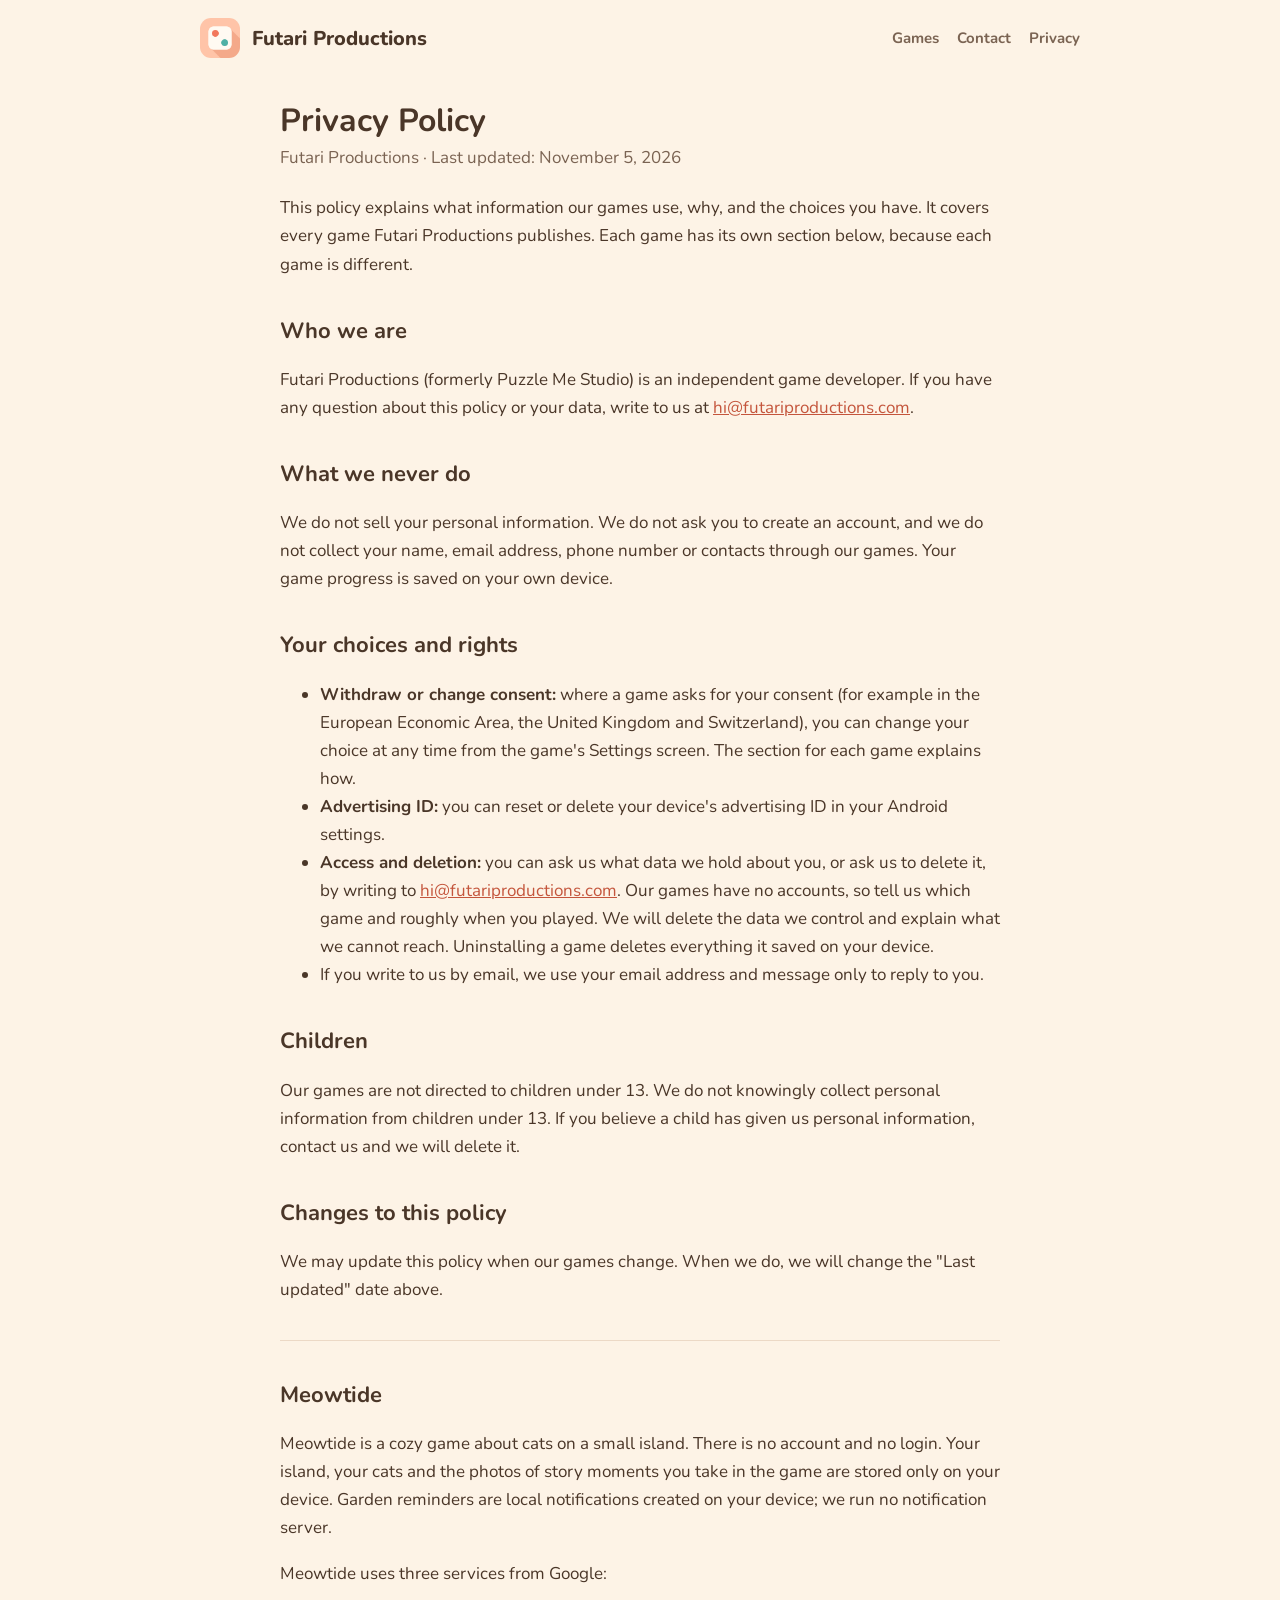
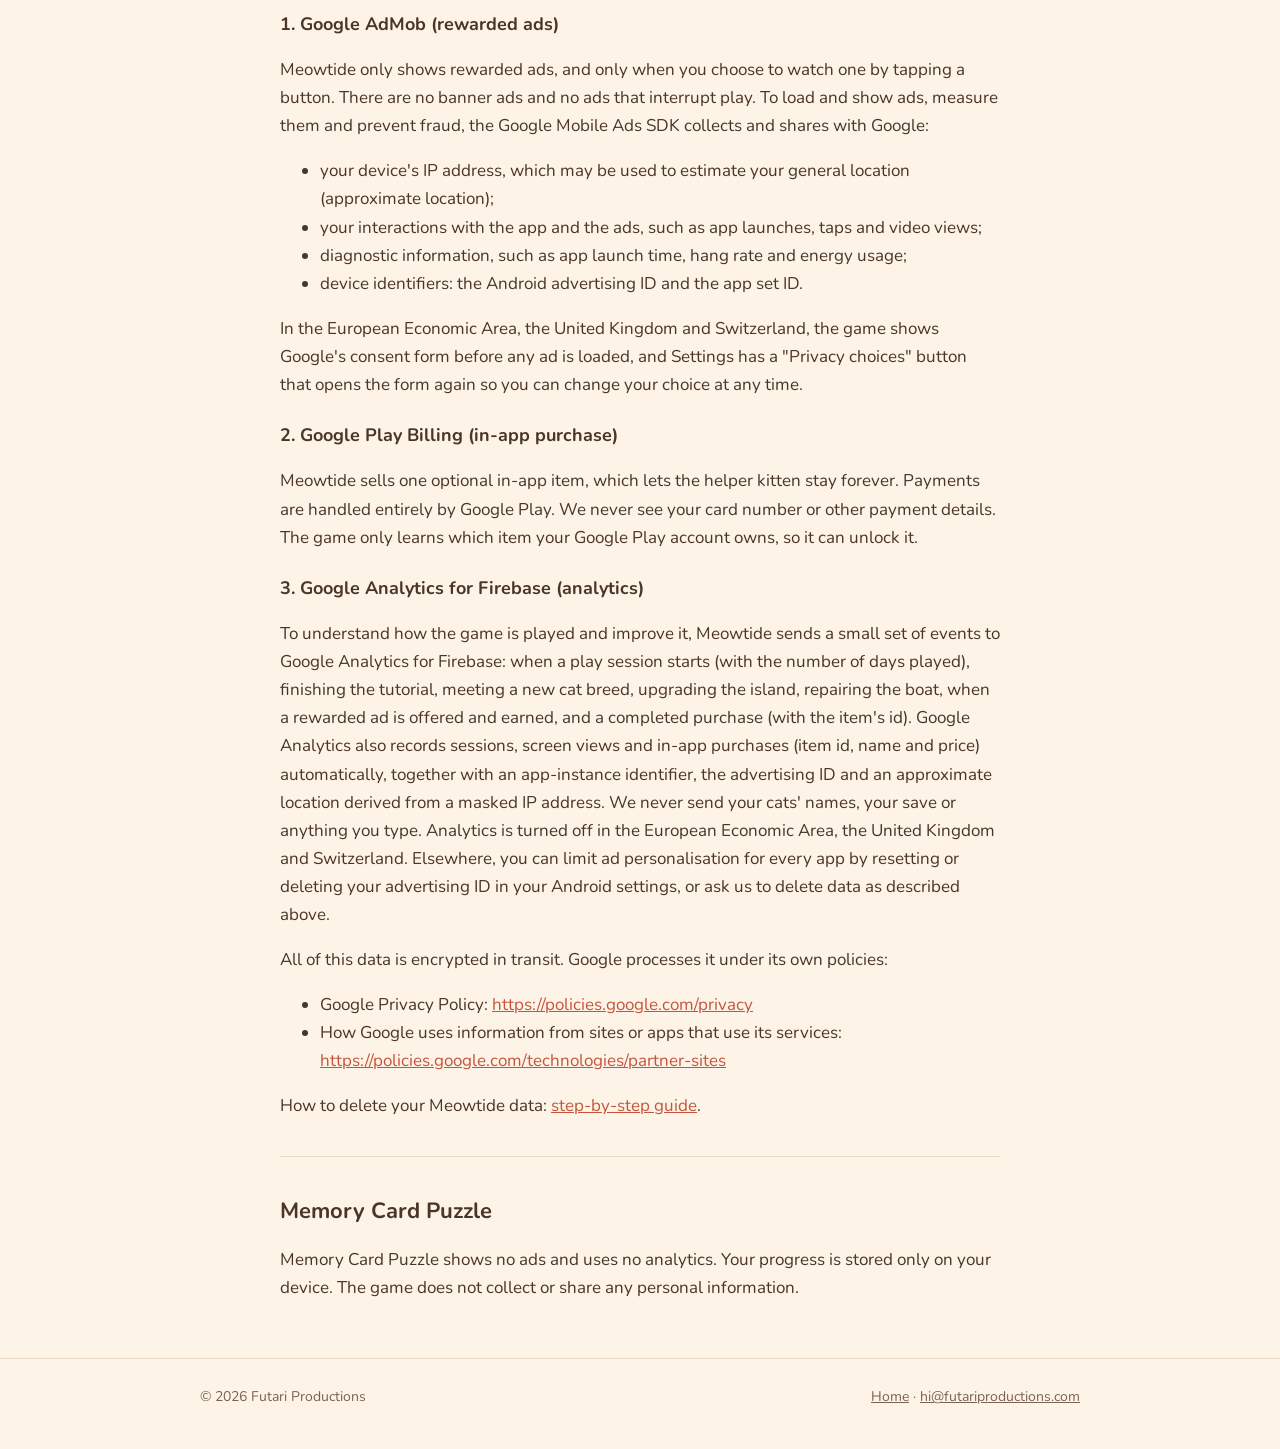
==== privacy.html @ b6e3154a "Futari Productions site: home (studio story, Meowtide, Memory Card Puzzle, contact), privacy policy," ====
<!doctype html>
<html lang="en">
<head>
<meta charset="utf-8">
<meta name="viewport" content="width=device-width, initial-scale=1">
<title>Privacy Policy · Futari Productions</title>
<link rel="icon" href="img/favicon-64.png">
<link rel="preconnect" href="https://fonts.googleapis.com">
<link rel="preconnect" href="https://fonts.gstatic.com" crossorigin>
<link href="https://fonts.googleapis.com/css2?family=Nunito:wght@400;700;800&display=swap" rel="stylesheet">
<link rel="stylesheet" href="style.css">
</head>
<body>
<header class="wrap bar">
  <a class="brand" href="/"><img src="img/futari-256.png" alt=""><span>Futari Productions</span></a>
  <nav class="nav"><a href="/#games">Games</a><a href="/#contact">Contact</a><a href="privacy.html">Privacy</a></nav>
</header>

<main class="doc">
<h1>Privacy Policy</h1>
<p class="updated">Futari Productions · Last updated: November 5, 2026</p>

<p>This policy explains what information our games use, why, and the choices you have. It covers every game Futari Productions publishes. Each game has its own section below, because each game is different.</p>

<h2>Who we are</h2>
<p>Futari Productions (formerly Puzzle Me Studio) is an independent game developer. If you have any question about this policy or your data, write to us at <a href="mailto:hi@futariproductions.com">hi@futariproductions.com</a>.</p>

<h2>What we never do</h2>
<p>We do not sell your personal information. We do not ask you to create an account, and we do not collect your name, email address, phone number or contacts through our games. Your game progress is saved on your own device.</p>

<h2>Your choices and rights</h2>
<ul>
<li><strong>Withdraw or change consent:</strong> where a game asks for your consent (for example in the European Economic Area, the United Kingdom and Switzerland), you can change your choice at any time from the game's Settings screen. The section for each game explains how.</li>
<li><strong>Advertising ID:</strong> you can reset or delete your device's advertising ID in your Android settings.</li>
<li><strong>Access and deletion:</strong> you can ask us what data we hold about you, or ask us to delete it, by writing to <a href="mailto:hi@futariproductions.com">hi@futariproductions.com</a>. Our games have no accounts, so tell us which game and roughly when you played. We will delete the data we control and explain what we cannot reach. Uninstalling a game deletes everything it saved on your device.</li>
<li>If you write to us by email, we use your email address and message only to reply to you.</li>
</ul>

<h2>Children</h2>
<p>Our games are not directed to children under 13. We do not knowingly collect personal information from children under 13. If you believe a child has given us personal information, contact us and we will delete it.</p>

<h2>Changes to this policy</h2>
<p>We may update this policy when our games change. When we do, we will change the "Last updated" date above.</p>

<hr>

<h2 id="meowtide">Meowtide</h2>
<p>Meowtide is a cozy game about cats on a small island. There is no account and no login. Your island, your cats and the photos of story moments you take in the game are stored only on your device. Garden reminders are local notifications created on your device; we run no notification server.</p>
<p>Meowtide uses three services from Google:</p>

<h3>1. Google AdMob (rewarded ads)</h3>
<p>Meowtide only shows rewarded ads, and only when you choose to watch one by tapping a button. There are no banner ads and no ads that interrupt play. To load and show ads, measure them and prevent fraud, the Google Mobile Ads SDK collects and shares with Google:</p>
<ul>
<li>your device's IP address, which may be used to estimate your general location (approximate location);</li>
<li>your interactions with the app and the ads, such as app launches, taps and video views;</li>
<li>diagnostic information, such as app launch time, hang rate and energy usage;</li>
<li>device identifiers: the Android advertising ID and the app set ID.</li>
</ul>
<p>In the European Economic Area, the United Kingdom and Switzerland, the game shows Google's consent form before any ad is loaded, and Settings has a "Privacy choices" button that opens the form again so you can change your choice at any time.</p>

<h3>2. Google Play Billing (in-app purchase)</h3>
<p>Meowtide sells one optional in-app item, which lets the helper kitten stay forever. Payments are handled entirely by Google Play. We never see your card number or other payment details. The game only learns which item your Google Play account owns, so it can unlock it.</p>

<h3>3. Google Analytics for Firebase (analytics)</h3>
<p>To understand how the game is played and improve it, Meowtide sends a small set of events to Google Analytics for Firebase: when a play session starts (with the number of days played), finishing the tutorial, meeting a new cat breed, upgrading the island, repairing the boat, when a rewarded ad is offered and earned, and a completed purchase (with the item's id). Google Analytics also records sessions, screen views and in-app purchases (item id, name and price) automatically, together with an app-instance identifier, the advertising ID and an approximate location derived from a masked IP address. We never send your cats' names, your save or anything you type. Analytics is turned off in the European Economic Area, the United Kingdom and Switzerland. Elsewhere, you can limit ad personalisation for every app by resetting or deleting your advertising ID in your Android settings, or ask us to delete data as described above.</p>

<p>All of this data is encrypted in transit. Google processes it under its own policies:</p>
<ul>
<li>Google Privacy Policy: <a href="https://policies.google.com/privacy">https://policies.google.com/privacy</a></li>
<li>How Google uses information from sites or apps that use its services: <a href="https://policies.google.com/technologies/partner-sites">https://policies.google.com/technologies/partner-sites</a></li>
</ul>
<p>How to delete your Meowtide data: <a href="meowtide/delete-data.html">step-by-step guide</a>.</p>

<hr>

<h2 id="memory-card-puzzle">Memory Card Puzzle</h2>
<p>Memory Card Puzzle shows no ads and uses no analytics. Your progress is stored only on your device. The game does not collect or share any personal information.</p>
</main>

<footer>
  <div class="wrap">
    <span>© 2026 Futari Productions</span>
    <span><a href="/">Home</a> · <a href="mailto:hi@futariproductions.com">hi@futariproductions.com</a></span>
  </div>
</footer>
</body>
</html>
---- style.css ----
:root {
  --peach: #ffc4a8;
  --peach-deep: #f4a98a;
  --cream: #fffaf2;
  --paper: #fdf3e6;
  --ink: #4a3628;
  --ink-soft: #7a6352;
  --coral: #f2785c;
  --teal: #4fb0a5;
  --line: #ecd9c6;
}
* { box-sizing: border-box; }
html { -webkit-text-size-adjust: 100%; }
body {
  margin: 0;
  background: var(--paper);
  color: var(--ink);
  font: 17px/1.65 "Nunito", -apple-system, "Segoe UI", Roboto, sans-serif;
}
a { color: #c4553c; }
img { max-width: 100%; display: block; }
.wrap { max-width: 920px; margin: 0 auto; padding: 0 20px; }

/* Header bar */
.bar { display: flex; align-items: center; justify-content: space-between; padding: 18px 20px; }
.brand { display: flex; align-items: center; gap: 12px; text-decoration: none; color: var(--ink); font-weight: 800; font-size: 20px; }
.brand img { width: 40px; height: 40px; border-radius: 11px; }
.nav { display: flex; gap: 18px; font-weight: 700; font-size: 15px; }
.nav a { color: var(--ink-soft); text-decoration: none; }
.nav a:hover { color: var(--ink); }

/* Hero */
.hero { background: var(--peach) url("img/header.jpg") center / cover no-repeat; }
.hero .inner { min-height: 420px; display: flex; flex-direction: column; align-items: center; justify-content: center; text-align: center; padding: 56px 20px; }
.hero .logo { width: 132px; height: 132px; border-radius: 34px; box-shadow: 0 10px 30px rgba(160, 80, 50, .25); }
.hero h1 { margin: 22px 0 6px; font-size: clamp(32px, 6vw, 48px); line-height: 1.1; letter-spacing: -.5px; }
.hero p { margin: 0; font-size: clamp(17px, 2.4vw, 20px); color: var(--ink); max-width: 540px; background: rgba(255, 250, 242, .72); border-radius: 14px; padding: 6px 14px; }

/* Sections */
section { padding: 56px 0 8px; }
h2 { font-size: 26px; margin: 0 0 18px; }
.story { display: grid; grid-template-columns: auto 1fr; gap: 26px; align-items: center; background: var(--cream); border: 1px solid var(--line); border-radius: 24px; padding: 28px; }
.kanji { font: 800 64px/1 "Noto Serif JP", serif; color: var(--coral); }
.story p { margin: 0 0 10px; }
.story p:last-child { margin: 0; }

.game { display: grid; grid-template-columns: 1.2fr 1fr; gap: 28px; align-items: center; background: var(--cream); border: 1px solid var(--line); border-radius: 24px; padding: 28px; margin-bottom: 22px; }
.game .head { display: flex; gap: 16px; align-items: center; margin-bottom: 12px; }
.game .head img { width: 72px; height: 72px; border-radius: 18px; }
.game h3 { margin: 0; font-size: 24px; }
.tag { display: inline-block; font-size: 13px; font-weight: 800; color: var(--teal); background: #e3f4f1; border-radius: 99px; padding: 2px 10px; }
.game p { margin: 0 0 14px; }
.shot { border-radius: 22px; overflow: hidden; box-shadow: 0 12px 30px rgba(120, 70, 40, .18); max-width: 300px; justify-self: center; }
.links { display: flex; flex-wrap: wrap; gap: 10px; }
.btn { display: inline-block; text-decoration: none; font-weight: 800; font-size: 15px; border-radius: 99px; padding: 9px 18px; background: var(--coral); color: #fff; }
.btn.ghost { background: transparent; color: var(--ink); border: 2px solid var(--line); }
.game.small { grid-template-columns: 1fr; }

.contact { background: var(--cream); border: 1px solid var(--line); border-radius: 24px; padding: 28px; }

footer { margin-top: 56px; padding: 26px 0 40px; border-top: 1px solid var(--line); color: var(--ink-soft); font-size: 14px; }
footer .wrap { display: flex; flex-wrap: wrap; gap: 8px 22px; justify-content: space-between; }
footer a { color: var(--ink-soft); }

/* Plain document pages (privacy, data deletion) */
.doc { max-width: 760px; margin: 0 auto; padding: 8px 20px 0; }
.doc h1 { font-size: 32px; line-height: 1.2; margin: 18px 0 4px; }
.doc .updated { color: var(--ink-soft); margin: 0 0 22px; }
.doc h2 { font-size: 22px; margin: 34px 0 10px; }
.doc h3 { font-size: 18px; margin: 22px 0 8px; }
.doc hr { border: 0; border-top: 1px solid var(--line); margin: 36px 0; }

@media (max-width: 720px) {
  .nav { gap: 12px; font-size: 14px; margin-right: 4px; }
  .bar { padding: 14px 16px; }
  .nav a[href="#games"], .nav a[href="/#games"] { display: none; }
  .brand span { display: none; }
  .story { grid-template-columns: 1fr; text-align: center; }
  .game { grid-template-columns: 1fr; }
  .hero .inner { min-height: 340px; }
}
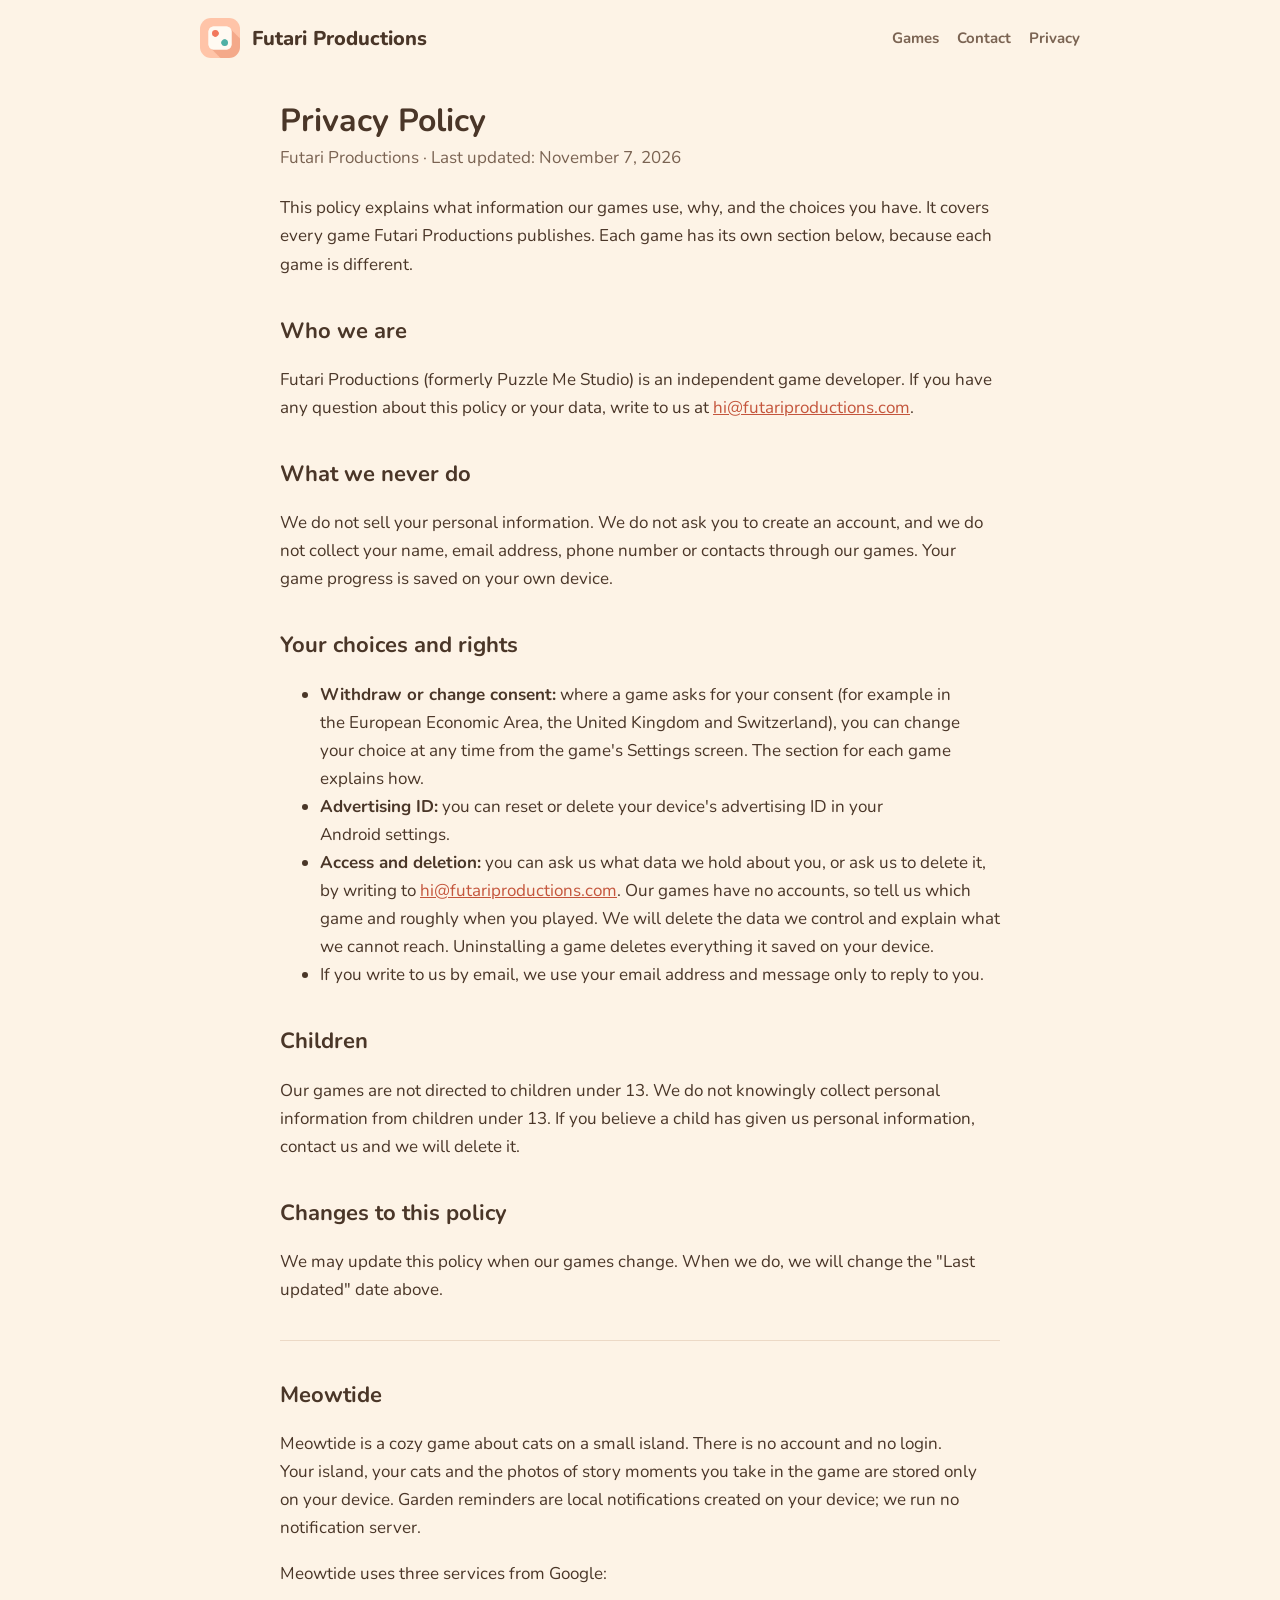
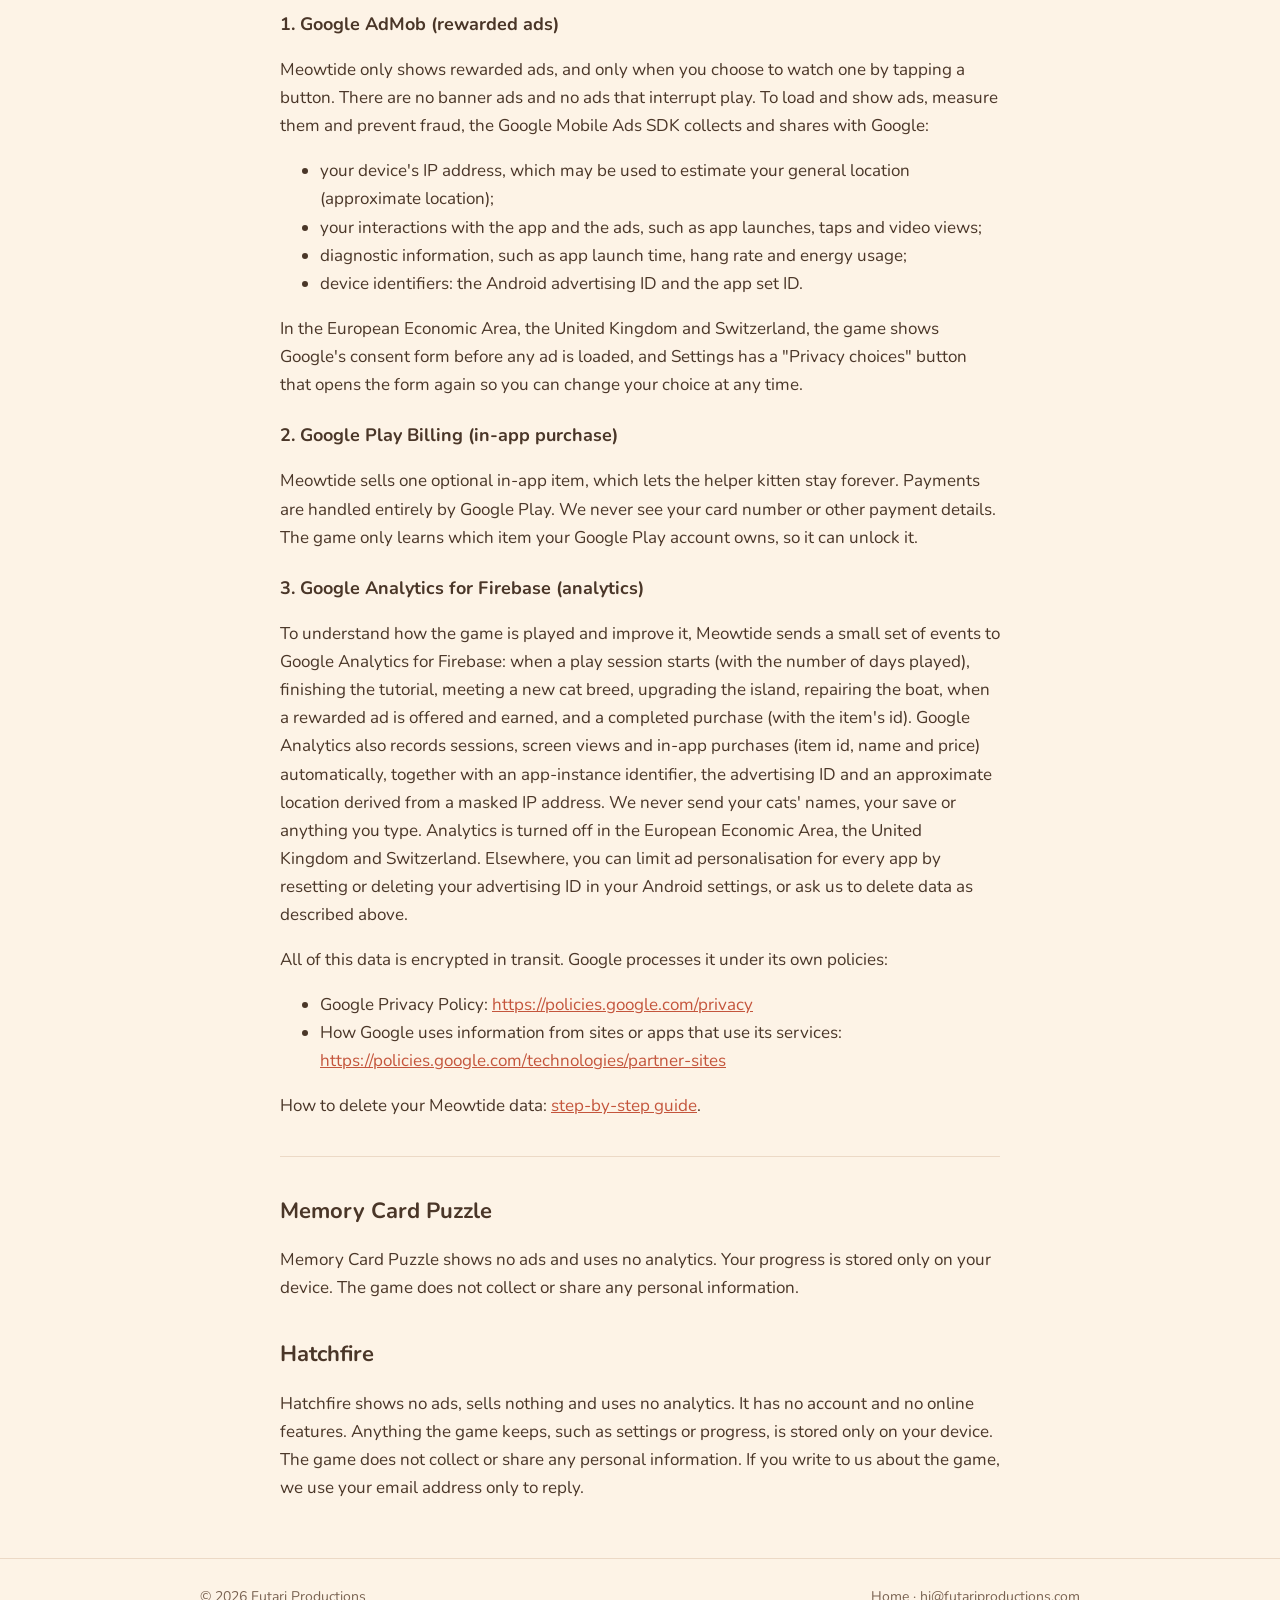
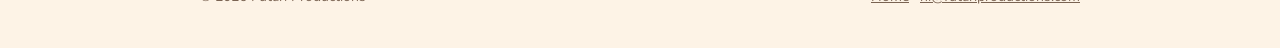
==== commit 6a87d5bd: "Privacy policy: Hatchfire section (no ads, no analytics, no data collected) Co-Authored-By: Claude O" ====
--- a/privacy.html
+++ b/privacy.html
@@ -18,7 +18,7 @@
 
 <main class="doc">
 <h1>Privacy Policy</h1>
-<p class="updated">Futari Productions · Last updated: November 5, 2026</p>
+<p class="updated">Futari Productions · Last updated: November 7, 2026</p>
 
 <p>This policy explains what information our games use, why, and the choices you have. It covers every game Futari Productions publishes. Each game has its own section below, because each game is different.</p>
 
@@ -75,6 +75,9 @@
 
 <h2 id="memory-card-puzzle">Memory Card Puzzle</h2>
 <p>Memory Card Puzzle shows no ads and uses no analytics. Your progress is stored only on your device. The game does not collect or share any personal information.</p>
+
+<h2 id="hatchfire">Hatchfire</h2>
+<p>Hatchfire shows no ads, sells nothing and uses no analytics. It has no account and no online features. Anything the game keeps, such as settings or progress, is stored only on your device. The game does not collect or share any personal information. If you write to us about the game, we use your email address only to reply.</p>
 </main>
 
 <footer>
--- a/style.css
+++ b/style.css
@@ -34,11 +34,13 @@
 .hero .inner { min-height: 420px; display: flex; flex-direction: column; align-items: center; justify-content: center; text-align: center; padding: 56px 20px; }
 .hero .logo { width: 132px; height: 132px; border-radius: 34px; box-shadow: 0 10px 30px rgba(160, 80, 50, .25); }
 .hero h1 { margin: 22px 0 6px; font-size: clamp(32px, 6vw, 48px); line-height: 1.1; letter-spacing: -.5px; }
-.hero p { margin: 0; font-size: clamp(17px, 2.4vw, 20px); color: var(--ink); max-width: 540px; background: rgba(255, 250, 242, .72); border-radius: 14px; padding: 6px 14px; }
+.hero p { margin: 0; font-size: clamp(17px, 2.4vw, 20px); color: var(--ink); max-width: 700px; width: fit-content; background: rgba(255, 250, 242, .72); border-radius: 14px; padding: 6px 16px; text-wrap: balance; }
 
 /* Sections */
 section { padding: 56px 0 8px; }
 h2 { font-size: 26px; margin: 0 0 18px; }
+h1, h2, h3, .doc h1 { text-wrap: balance; }
+p, li { text-wrap: pretty; }
 .story { display: grid; grid-template-columns: auto 1fr; gap: 26px; align-items: center; background: var(--cream); border: 1px solid var(--line); border-radius: 24px; padding: 28px; }
 .kanji { font: 800 64px/1 "Noto Serif JP", serif; color: var(--coral); }
 .story p { margin: 0 0 10px; }
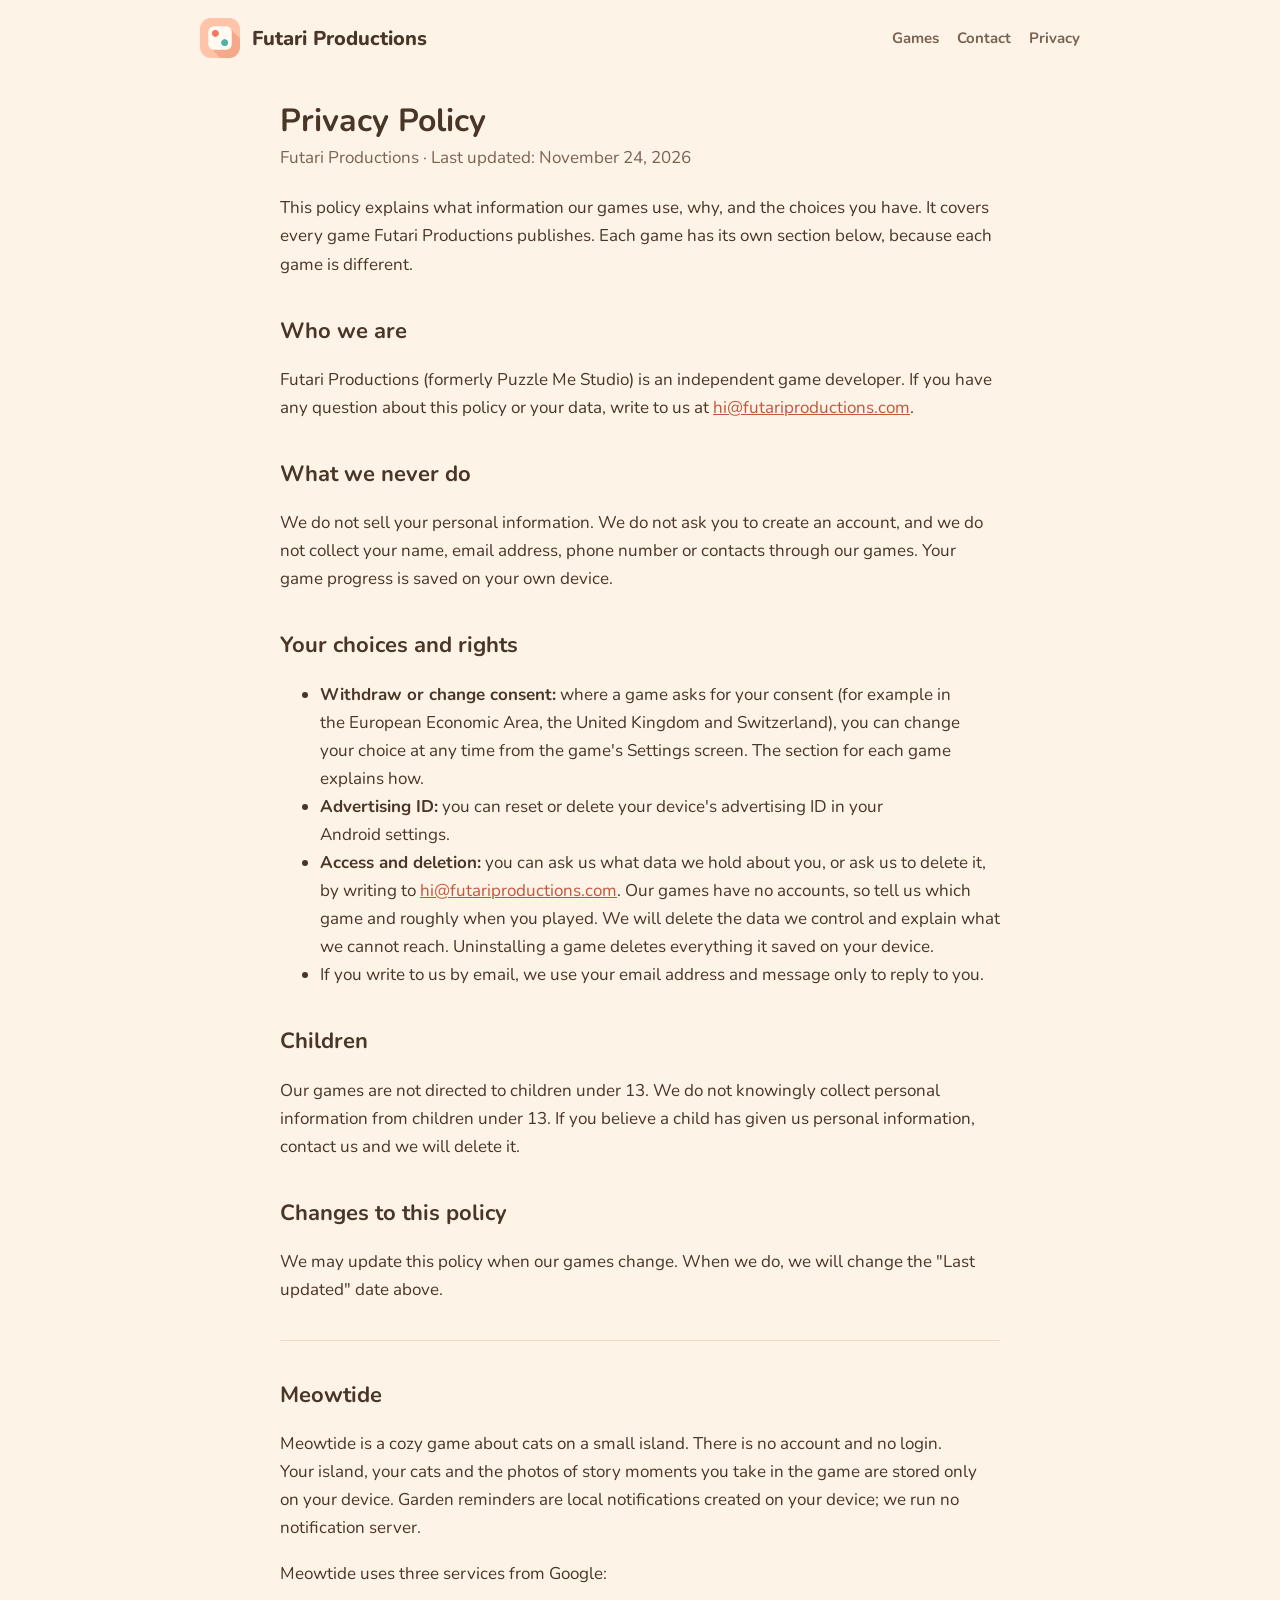
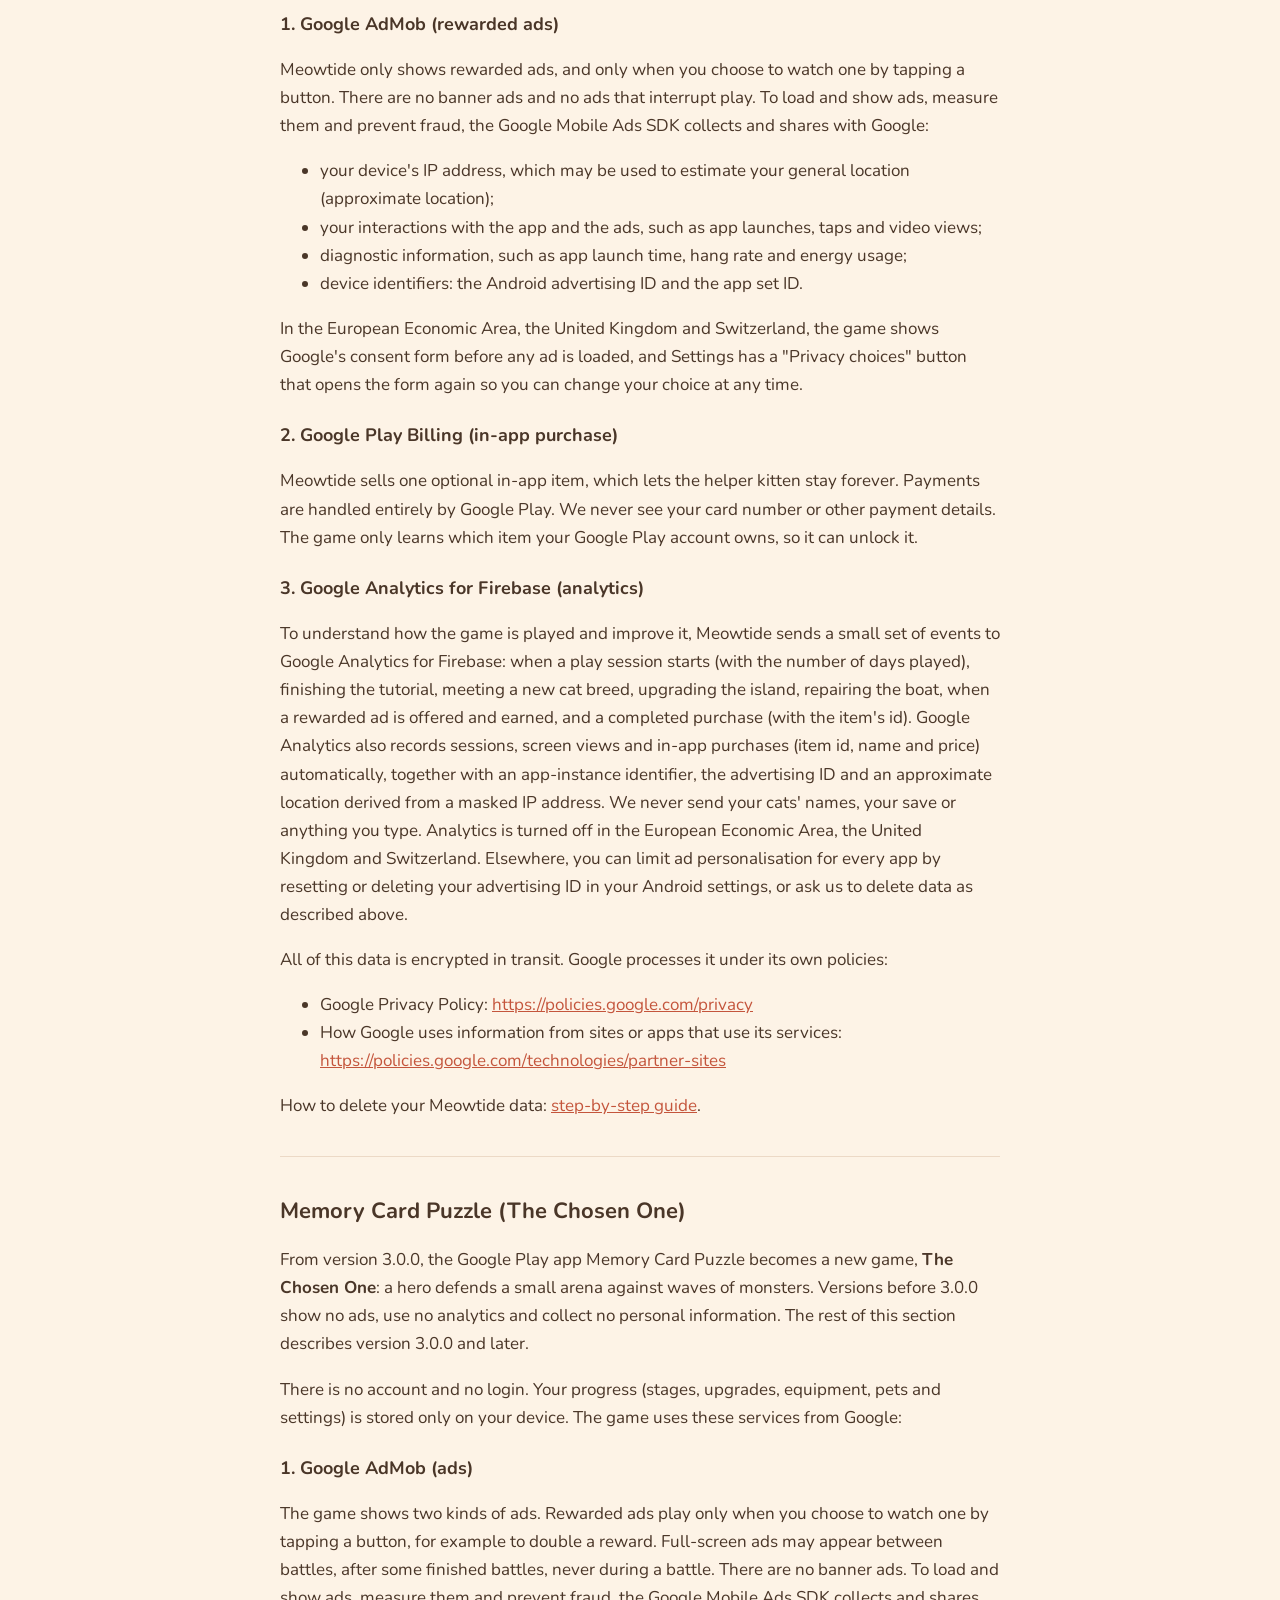
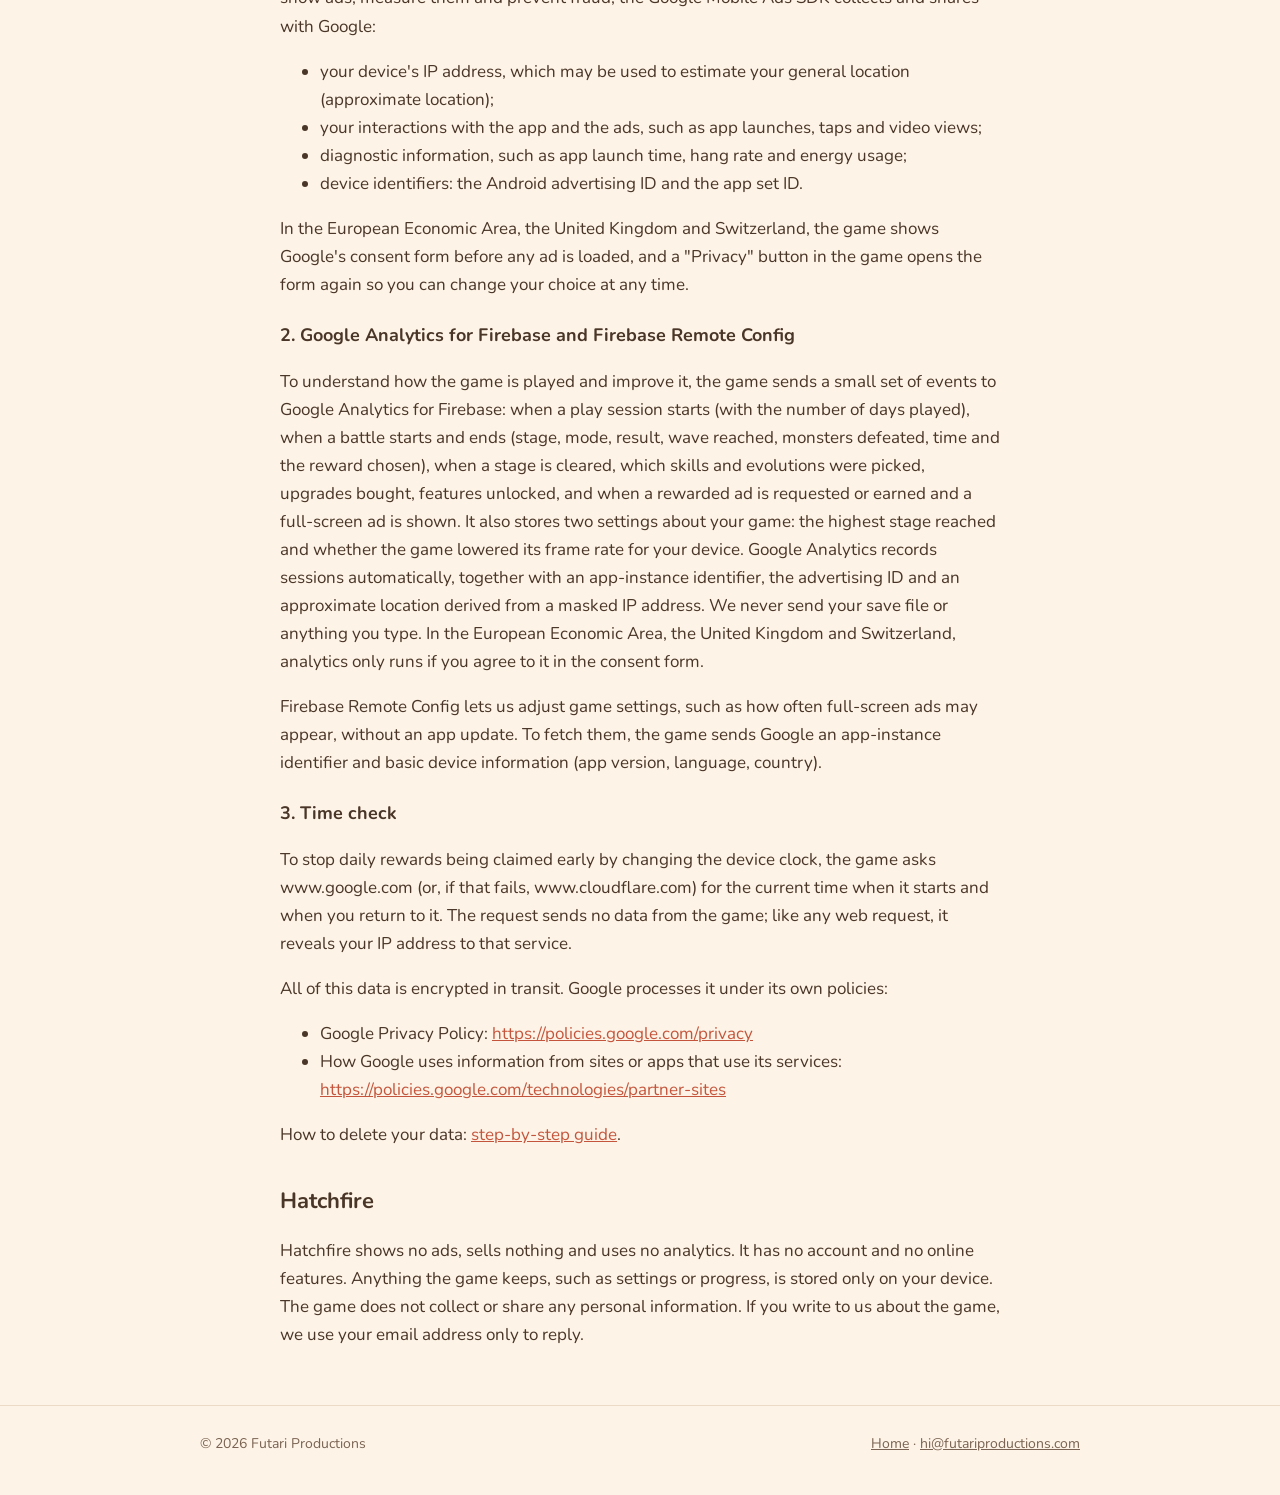
==== commit ddc5340d: "Memory Card Puzzle (The Chosen One): privacy section for ads, analytics and remote config; data dele" ====
--- a/privacy.html
+++ b/privacy.html
@@ -18,7 +18,7 @@
 
 <main class="doc">
 <h1>Privacy Policy</h1>
-<p class="updated">Futari Productions · Last updated: November 7, 2026</p>
+<p class="updated">Futari Productions · Last updated: November 24, 2026</p>
 
 <p>This policy explains what information our games use, why, and the choices you have. It covers every game Futari Productions publishes. Each game has its own section below, because each game is different.</p>
 
@@ -73,8 +73,33 @@
 
 <hr>
 
-<h2 id="memory-card-puzzle">Memory Card Puzzle</h2>
-<p>Memory Card Puzzle shows no ads and uses no analytics. Your progress is stored only on your device. The game does not collect or share any personal information.</p>
+<h2 id="memory-card-puzzle">Memory Card Puzzle (The Chosen One)</h2>
+<p>From version 3.0.0, the Google Play app Memory Card Puzzle becomes a new game, <strong>The Chosen One</strong>: a hero defends a small arena against waves of monsters. Versions before 3.0.0 show no ads, use no analytics and collect no personal information. The rest of this section describes version 3.0.0 and later.</p>
+<p>There is no account and no login. Your progress (stages, upgrades, equipment, pets and settings) is stored only on your device. The game uses these services from Google:</p>
+
+<h3>1. Google AdMob (ads)</h3>
+<p>The game shows two kinds of ads. Rewarded ads play only when you choose to watch one by tapping a button, for example to double a reward. Full-screen ads may appear between battles, after some finished battles, never during a battle. There are no banner ads. To load and show ads, measure them and prevent fraud, the Google Mobile Ads SDK collects and shares with Google:</p>
+<ul>
+<li>your device's IP address, which may be used to estimate your general location (approximate location);</li>
+<li>your interactions with the app and the ads, such as app launches, taps and video views;</li>
+<li>diagnostic information, such as app launch time, hang rate and energy usage;</li>
+<li>device identifiers: the Android advertising ID and the app set ID.</li>
+</ul>
+<p>In the European Economic Area, the United Kingdom and Switzerland, the game shows Google's consent form before any ad is loaded, and a "Privacy" button in the game opens the form again so you can change your choice at any time.</p>
+
+<h3>2. Google Analytics for Firebase and Firebase Remote Config</h3>
+<p>To understand how the game is played and improve it, the game sends a small set of events to Google Analytics for Firebase: when a play session starts (with the number of days played), when a battle starts and ends (stage, mode, result, wave reached, monsters defeated, time and the reward chosen), when a stage is cleared, which skills and evolutions were picked, upgrades bought, features unlocked, and when a rewarded ad is requested or earned and a full-screen ad is shown. It also stores two settings about your game: the highest stage reached and whether the game lowered its frame rate for your device. Google Analytics records sessions automatically, together with an app-instance identifier, the advertising ID and an approximate location derived from a masked IP address. We never send your save file or anything you type. In the European Economic Area, the United Kingdom and Switzerland, analytics only runs if you agree to it in the consent form.</p>
+<p>Firebase Remote Config lets us adjust game settings, such as how often full-screen ads may appear, without an app update. To fetch them, the game sends Google an app-instance identifier and basic device information (app version, language, country).</p>
+
+<h3>3. Time check</h3>
+<p>To stop daily rewards being claimed early by changing the device clock, the game asks www.google.com (or, if that fails, www.cloudflare.com) for the current time when it starts and when you return to it. The request sends no data from the game; like any web request, it reveals your IP address to that service.</p>
+
+<p>All of this data is encrypted in transit. Google processes it under its own policies:</p>
+<ul>
+<li>Google Privacy Policy: <a href="https://policies.google.com/privacy">https://policies.google.com/privacy</a></li>
+<li>How Google uses information from sites or apps that use its services: <a href="https://policies.google.com/technologies/partner-sites">https://policies.google.com/technologies/partner-sites</a></li>
+</ul>
+<p>How to delete your data: <a href="memory-card-puzzle/delete-data.html">step-by-step guide</a>.</p>
 
 <h2 id="hatchfire">Hatchfire</h2>
 <p>Hatchfire shows no ads, sells nothing and uses no analytics. It has no account and no online features. Anything the game keeps, such as settings or progress, is stored only on your device. The game does not collect or share any personal information. If you write to us about the game, we use your email address only to reply.</p>
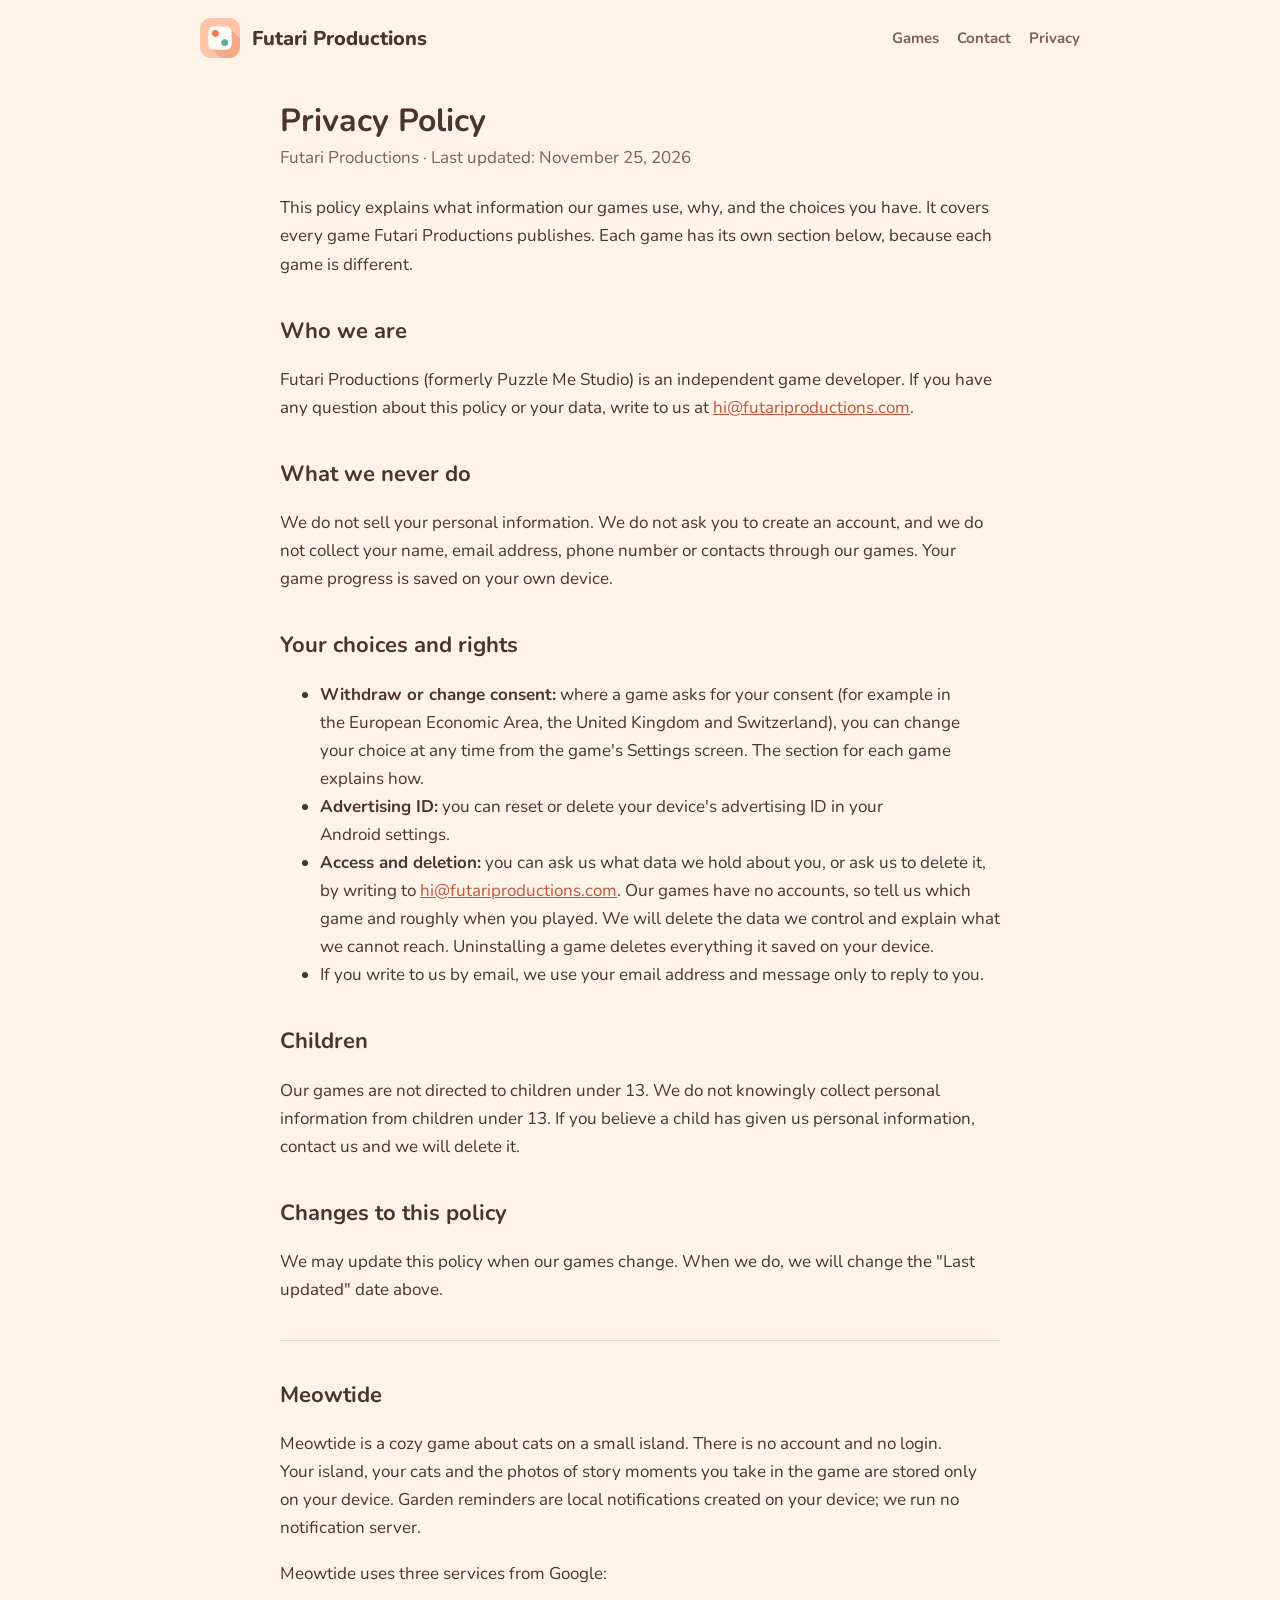
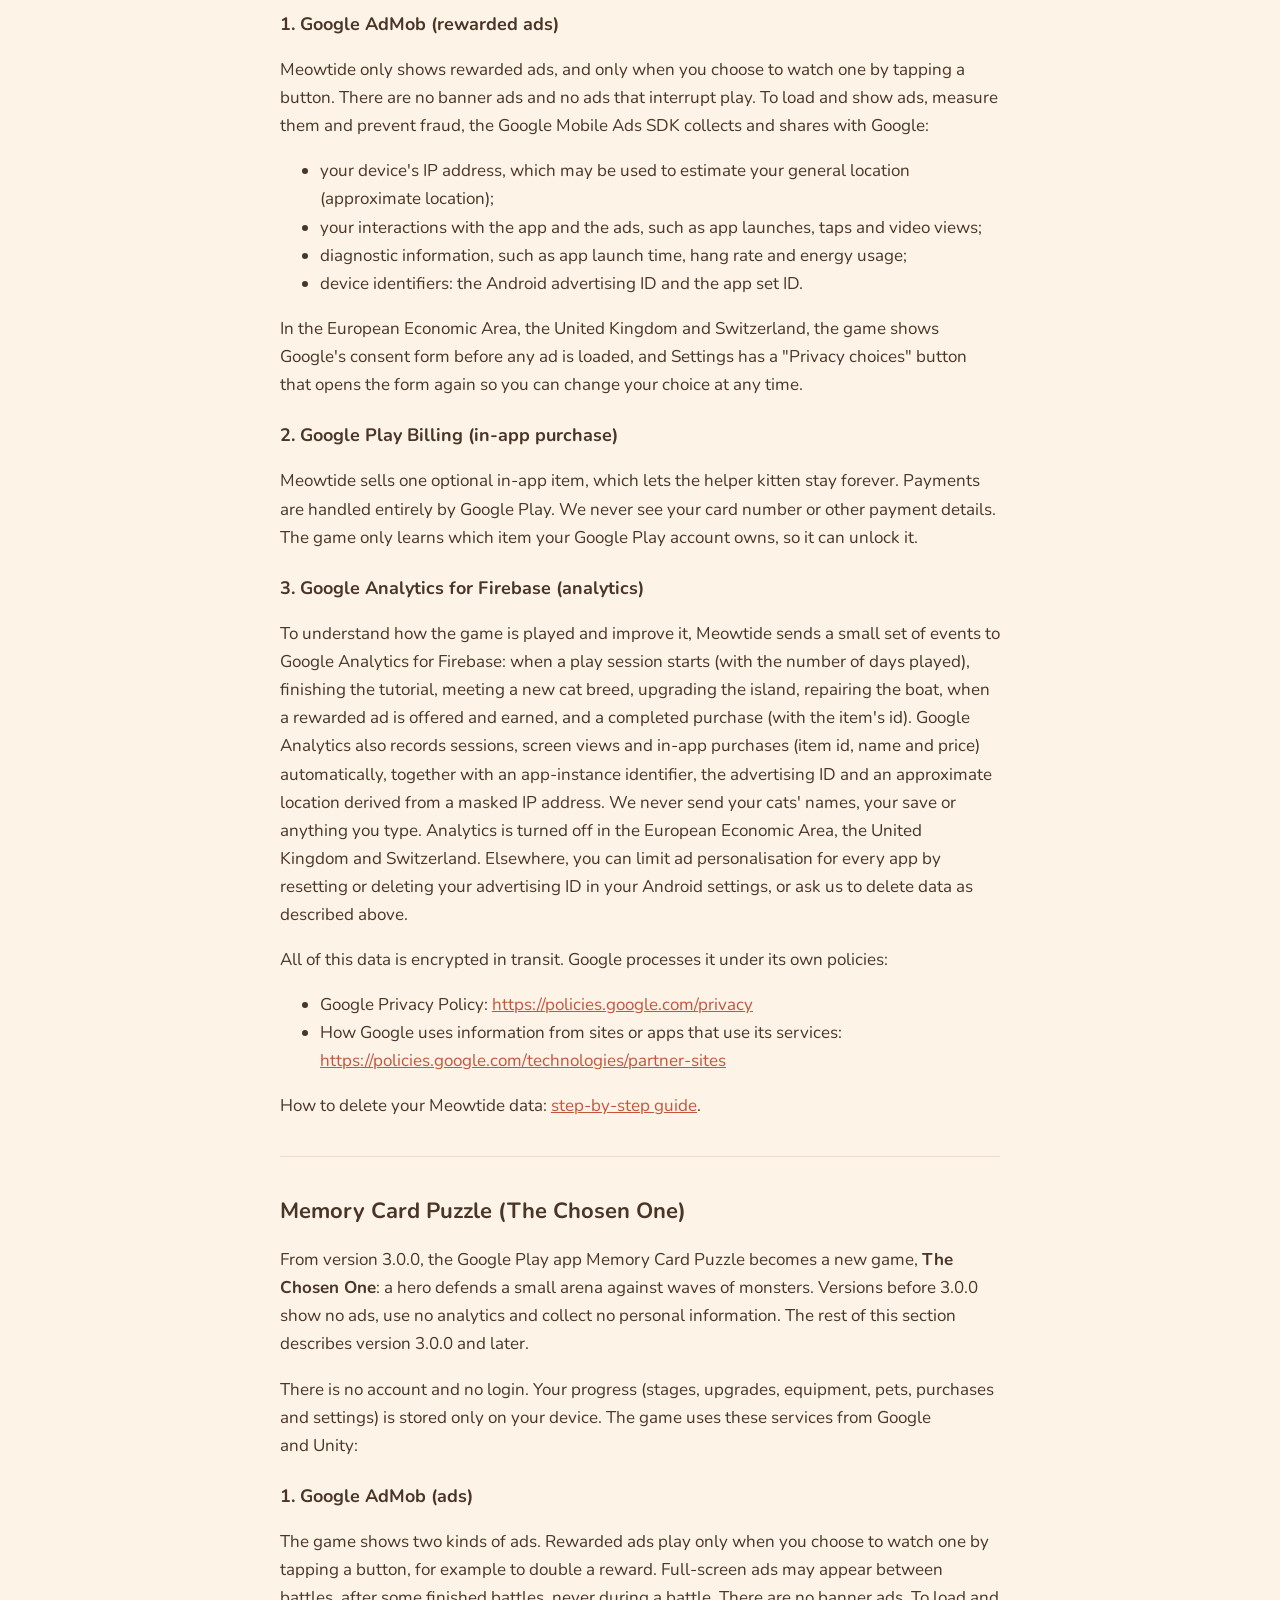
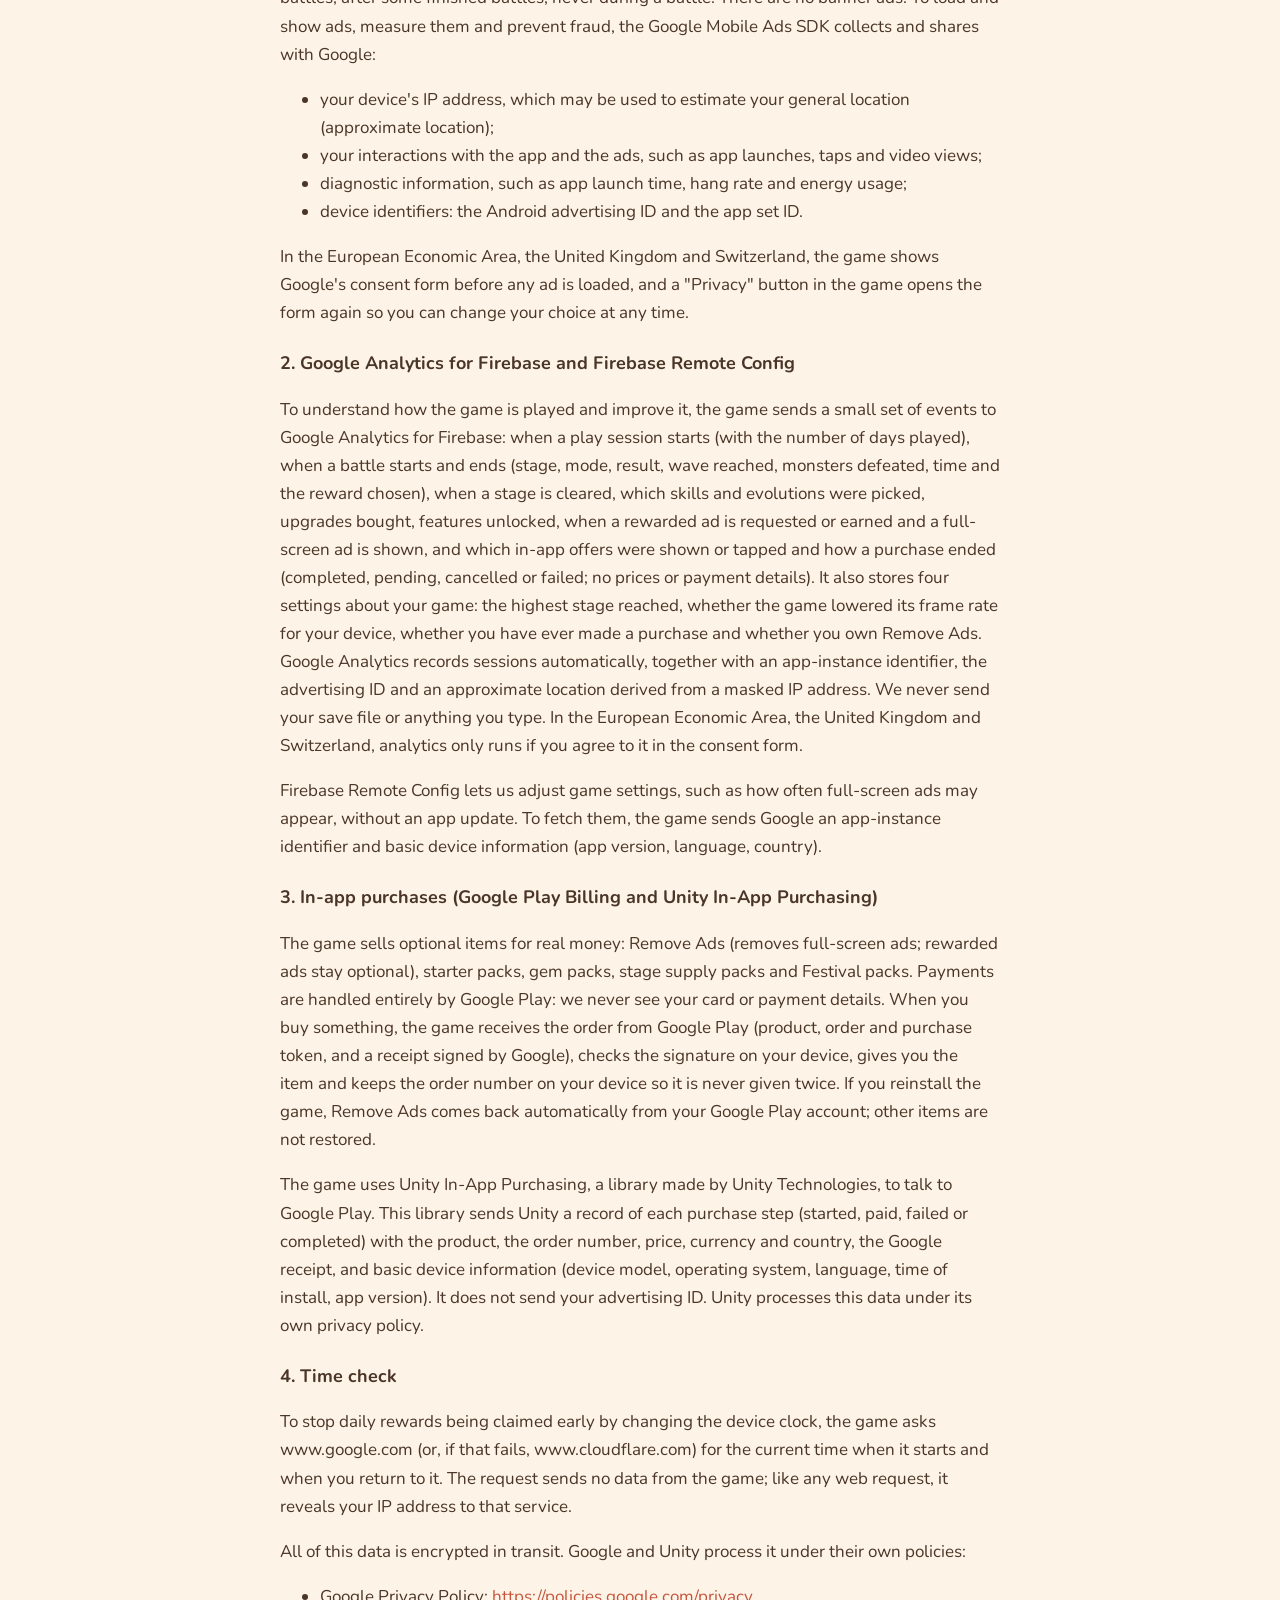
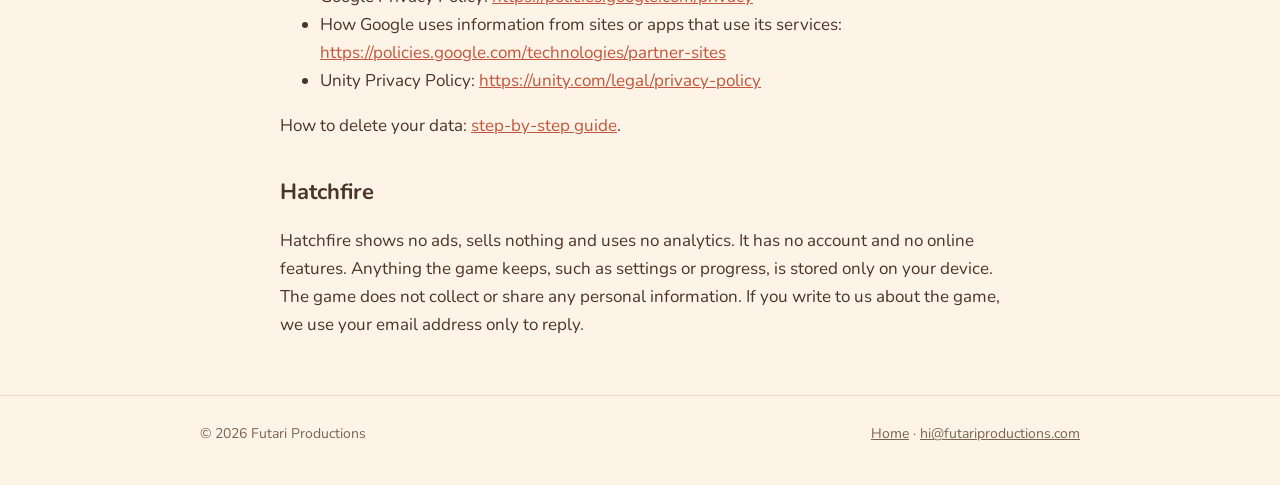
==== commit a58d5cae: "Memory Card Puzzle: in-app purchases (Google Play Billing, Unity In-App Purchasing) in the privacy s" ====
--- a/privacy.html
+++ b/privacy.html
@@ -18,7 +18,7 @@
 
 <main class="doc">
 <h1>Privacy Policy</h1>
-<p class="updated">Futari Productions · Last updated: November 24, 2026</p>
+<p class="updated">Futari Productions · Last updated: November 25, 2026</p>
 
 <p>This policy explains what information our games use, why, and the choices you have. It covers every game Futari Productions publishes. Each game has its own section below, because each game is different.</p>
 
@@ -75,7 +75,7 @@
 
 <h2 id="memory-card-puzzle">Memory Card Puzzle (The Chosen One)</h2>
 <p>From version 3.0.0, the Google Play app Memory Card Puzzle becomes a new game, <strong>The Chosen One</strong>: a hero defends a small arena against waves of monsters. Versions before 3.0.0 show no ads, use no analytics and collect no personal information. The rest of this section describes version 3.0.0 and later.</p>
-<p>There is no account and no login. Your progress (stages, upgrades, equipment, pets and settings) is stored only on your device. The game uses these services from Google:</p>
+<p>There is no account and no login. Your progress (stages, upgrades, equipment, pets, purchases and settings) is stored only on your device. The game uses these services from Google and Unity:</p>
 
 <h3>1. Google AdMob (ads)</h3>
 <p>The game shows two kinds of ads. Rewarded ads play only when you choose to watch one by tapping a button, for example to double a reward. Full-screen ads may appear between battles, after some finished battles, never during a battle. There are no banner ads. To load and show ads, measure them and prevent fraud, the Google Mobile Ads SDK collects and shares with Google:</p>
@@ -88,16 +88,21 @@
 <p>In the European Economic Area, the United Kingdom and Switzerland, the game shows Google's consent form before any ad is loaded, and a "Privacy" button in the game opens the form again so you can change your choice at any time.</p>
 
 <h3>2. Google Analytics for Firebase and Firebase Remote Config</h3>
-<p>To understand how the game is played and improve it, the game sends a small set of events to Google Analytics for Firebase: when a play session starts (with the number of days played), when a battle starts and ends (stage, mode, result, wave reached, monsters defeated, time and the reward chosen), when a stage is cleared, which skills and evolutions were picked, upgrades bought, features unlocked, and when a rewarded ad is requested or earned and a full-screen ad is shown. It also stores two settings about your game: the highest stage reached and whether the game lowered its frame rate for your device. Google Analytics records sessions automatically, together with an app-instance identifier, the advertising ID and an approximate location derived from a masked IP address. We never send your save file or anything you type. In the European Economic Area, the United Kingdom and Switzerland, analytics only runs if you agree to it in the consent form.</p>
+<p>To understand how the game is played and improve it, the game sends a small set of events to Google Analytics for Firebase: when a play session starts (with the number of days played), when a battle starts and ends (stage, mode, result, wave reached, monsters defeated, time and the reward chosen), when a stage is cleared, which skills and evolutions were picked, upgrades bought, features unlocked, when a rewarded ad is requested or earned and a full-screen ad is shown, and which in-app offers were shown or tapped and how a purchase ended (completed, pending, cancelled or failed; no prices or payment details). It also stores four settings about your game: the highest stage reached, whether the game lowered its frame rate for your device, whether you have ever made a purchase and whether you own Remove Ads. Google Analytics records sessions automatically, together with an app-instance identifier, the advertising ID and an approximate location derived from a masked IP address. We never send your save file or anything you type. In the European Economic Area, the United Kingdom and Switzerland, analytics only runs if you agree to it in the consent form.</p>
 <p>Firebase Remote Config lets us adjust game settings, such as how often full-screen ads may appear, without an app update. To fetch them, the game sends Google an app-instance identifier and basic device information (app version, language, country).</p>
 
-<h3>3. Time check</h3>
+<h3>3. In-app purchases (Google Play Billing and Unity In-App Purchasing)</h3>
+<p>The game sells optional items for real money: Remove Ads (removes full-screen ads; rewarded ads stay optional), starter packs, gem packs, stage supply packs and Festival packs. Payments are handled entirely by Google Play: we never see your card or payment details. When you buy something, the game receives the order from Google Play (product, order and purchase token, and a receipt signed by Google), checks the signature on your device, gives you the item and keeps the order number on your device so it is never given twice. If you reinstall the game, Remove Ads comes back automatically from your Google Play account; other items are not restored.</p>
+<p>The game uses Unity In-App Purchasing, a library made by Unity Technologies, to talk to Google Play. This library sends Unity a record of each purchase step (started, paid, failed or completed) with the product, the order number, price, currency and country, the Google receipt, and basic device information (device model, operating system, language, time of install, app version). It does not send your advertising ID. Unity processes this data under its own privacy policy.</p>
+
+<h3>4. Time check</h3>
 <p>To stop daily rewards being claimed early by changing the device clock, the game asks www.google.com (or, if that fails, www.cloudflare.com) for the current time when it starts and when you return to it. The request sends no data from the game; like any web request, it reveals your IP address to that service.</p>
 
-<p>All of this data is encrypted in transit. Google processes it under its own policies:</p>
+<p>All of this data is encrypted in transit. Google and Unity process it under their own policies:</p>
 <ul>
 <li>Google Privacy Policy: <a href="https://policies.google.com/privacy">https://policies.google.com/privacy</a></li>
 <li>How Google uses information from sites or apps that use its services: <a href="https://policies.google.com/technologies/partner-sites">https://policies.google.com/technologies/partner-sites</a></li>
+<li>Unity Privacy Policy: <a href="https://unity.com/legal/privacy-policy">https://unity.com/legal/privacy-policy</a></li>
 </ul>
 <p>How to delete your data: <a href="memory-card-puzzle/delete-data.html">step-by-step guide</a>.</p>
 
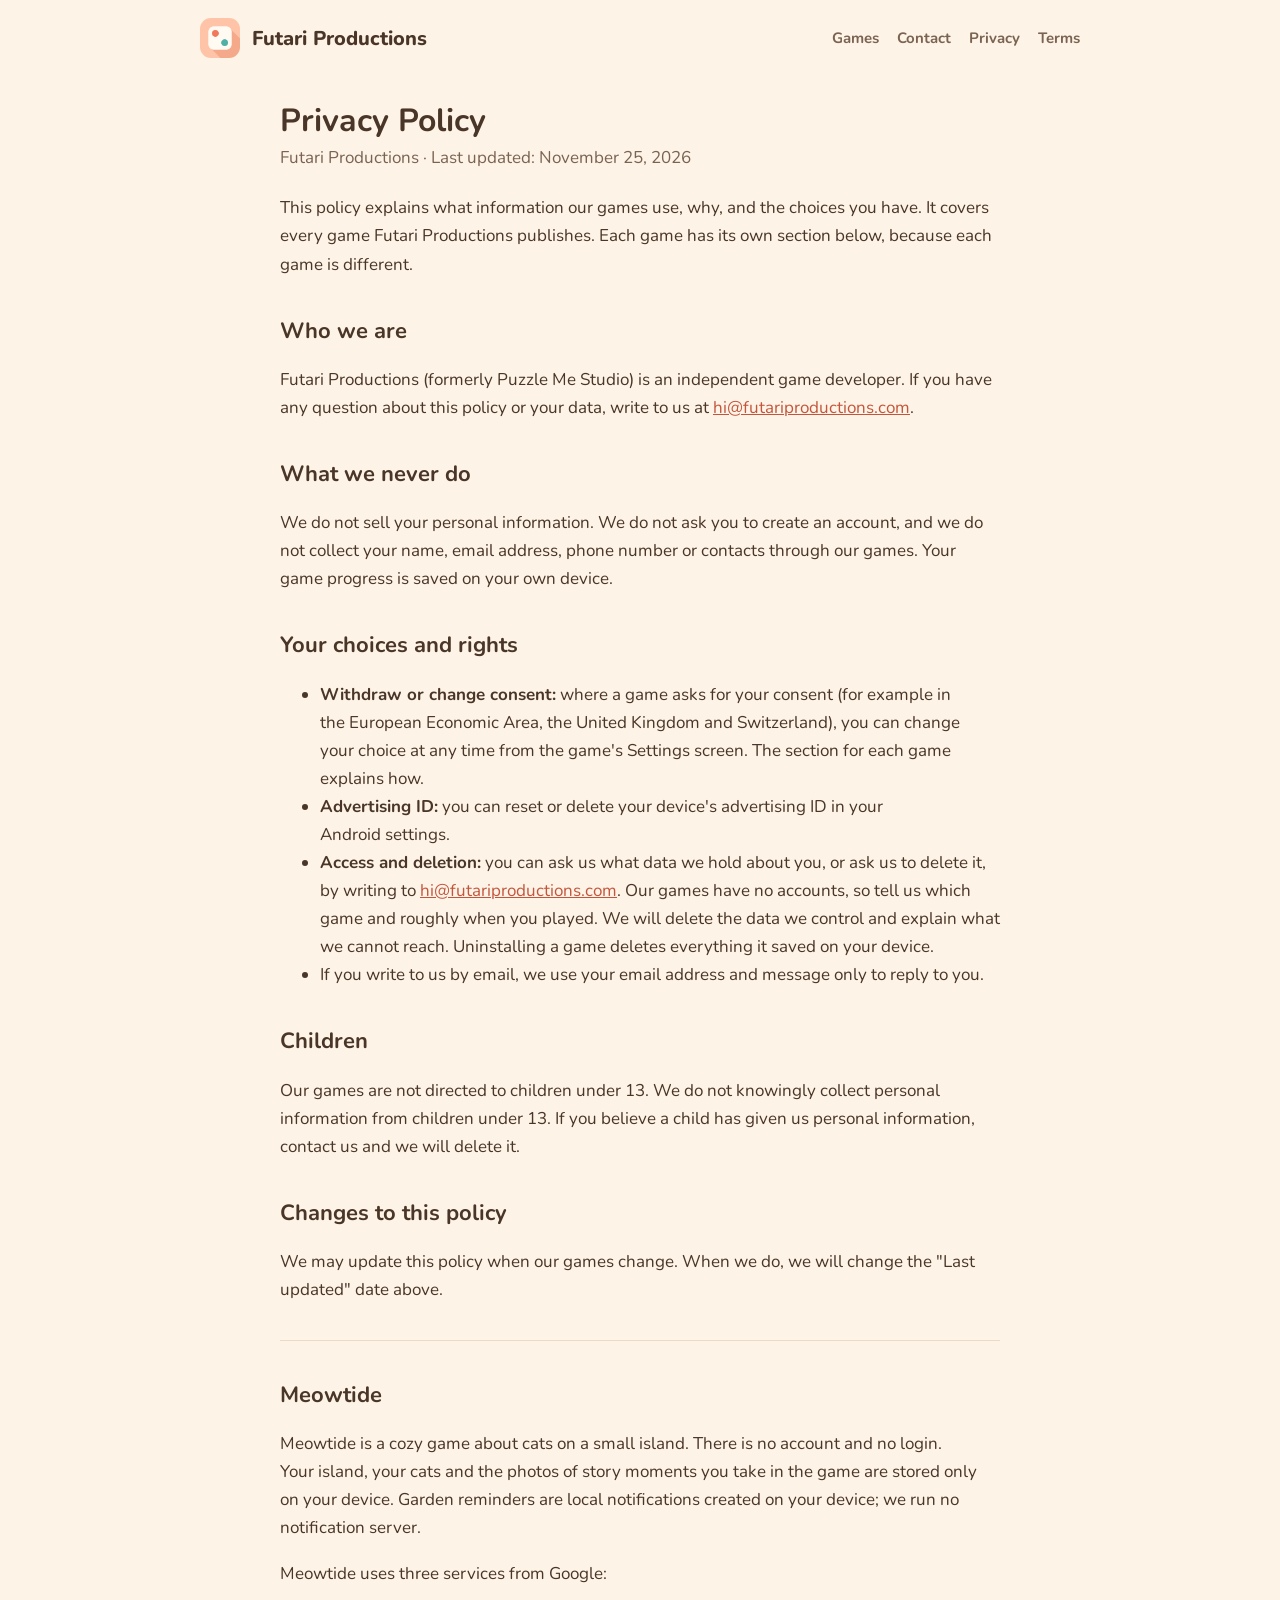
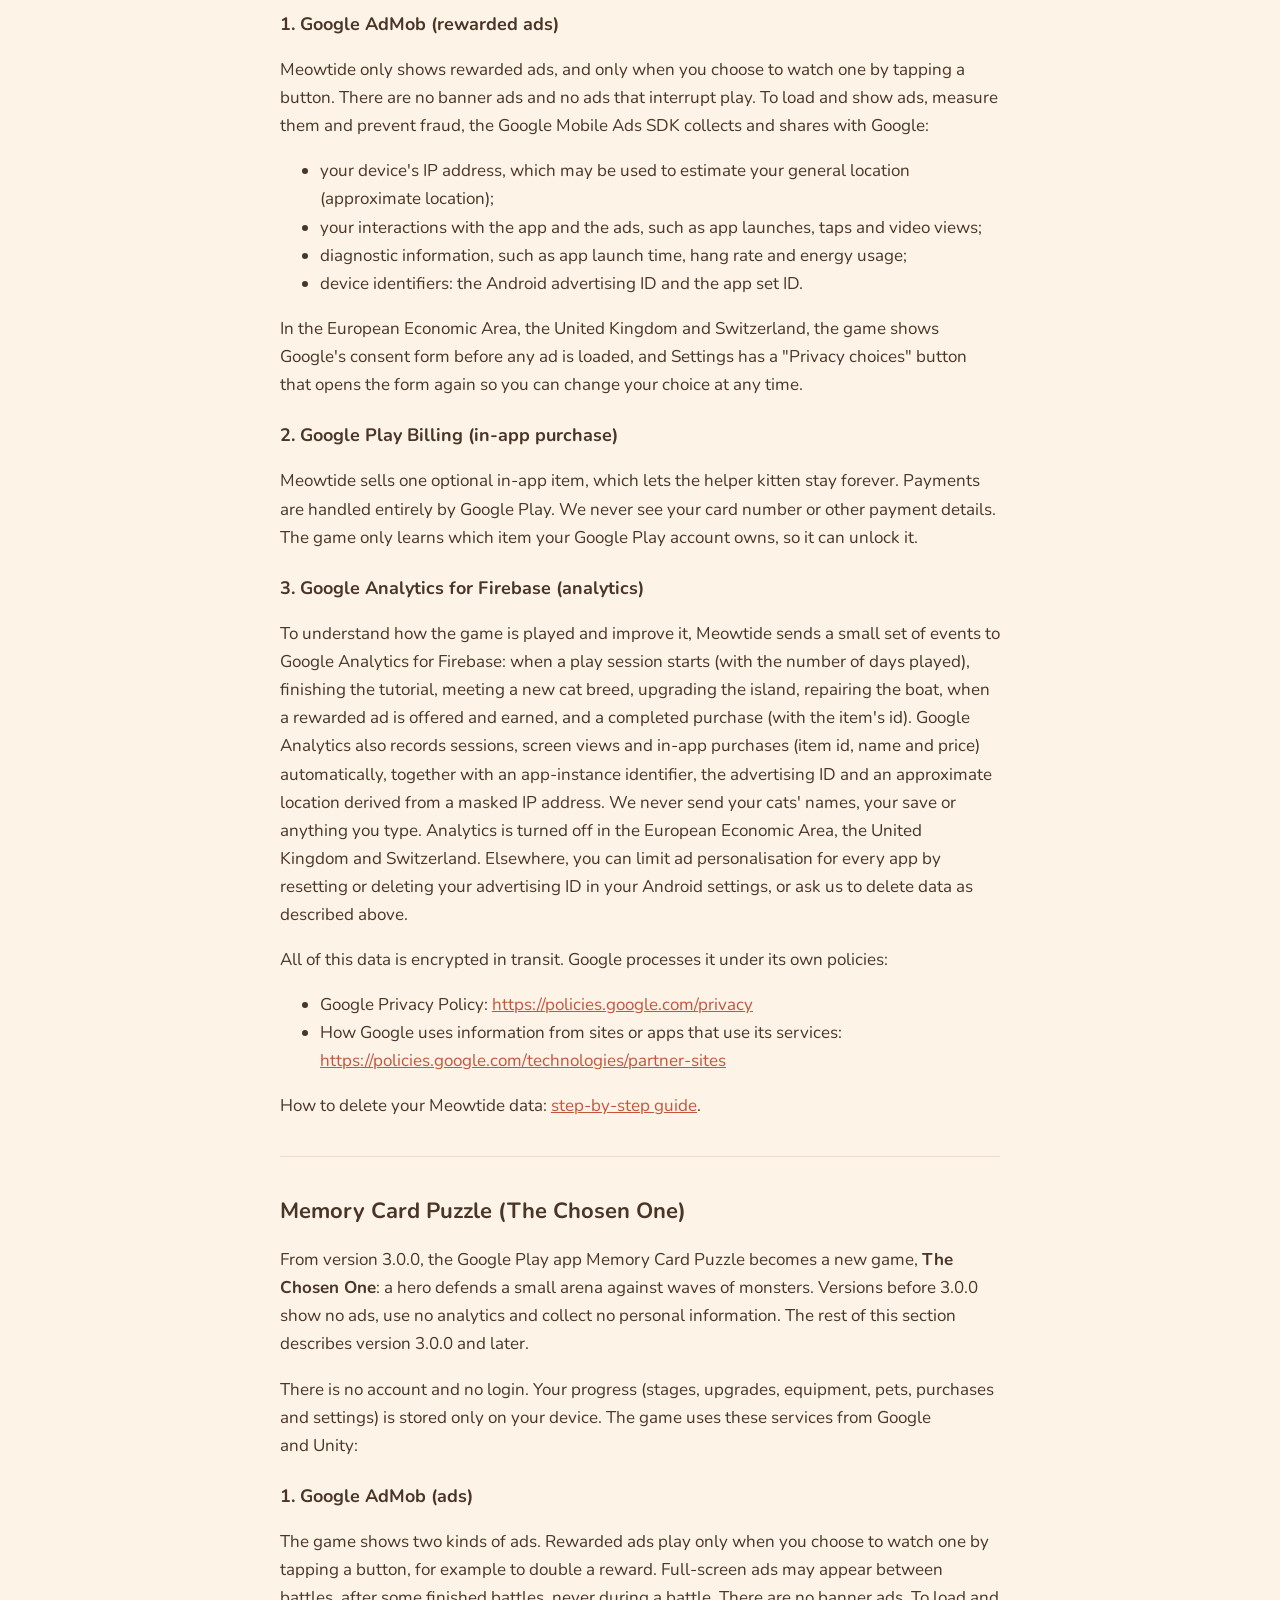
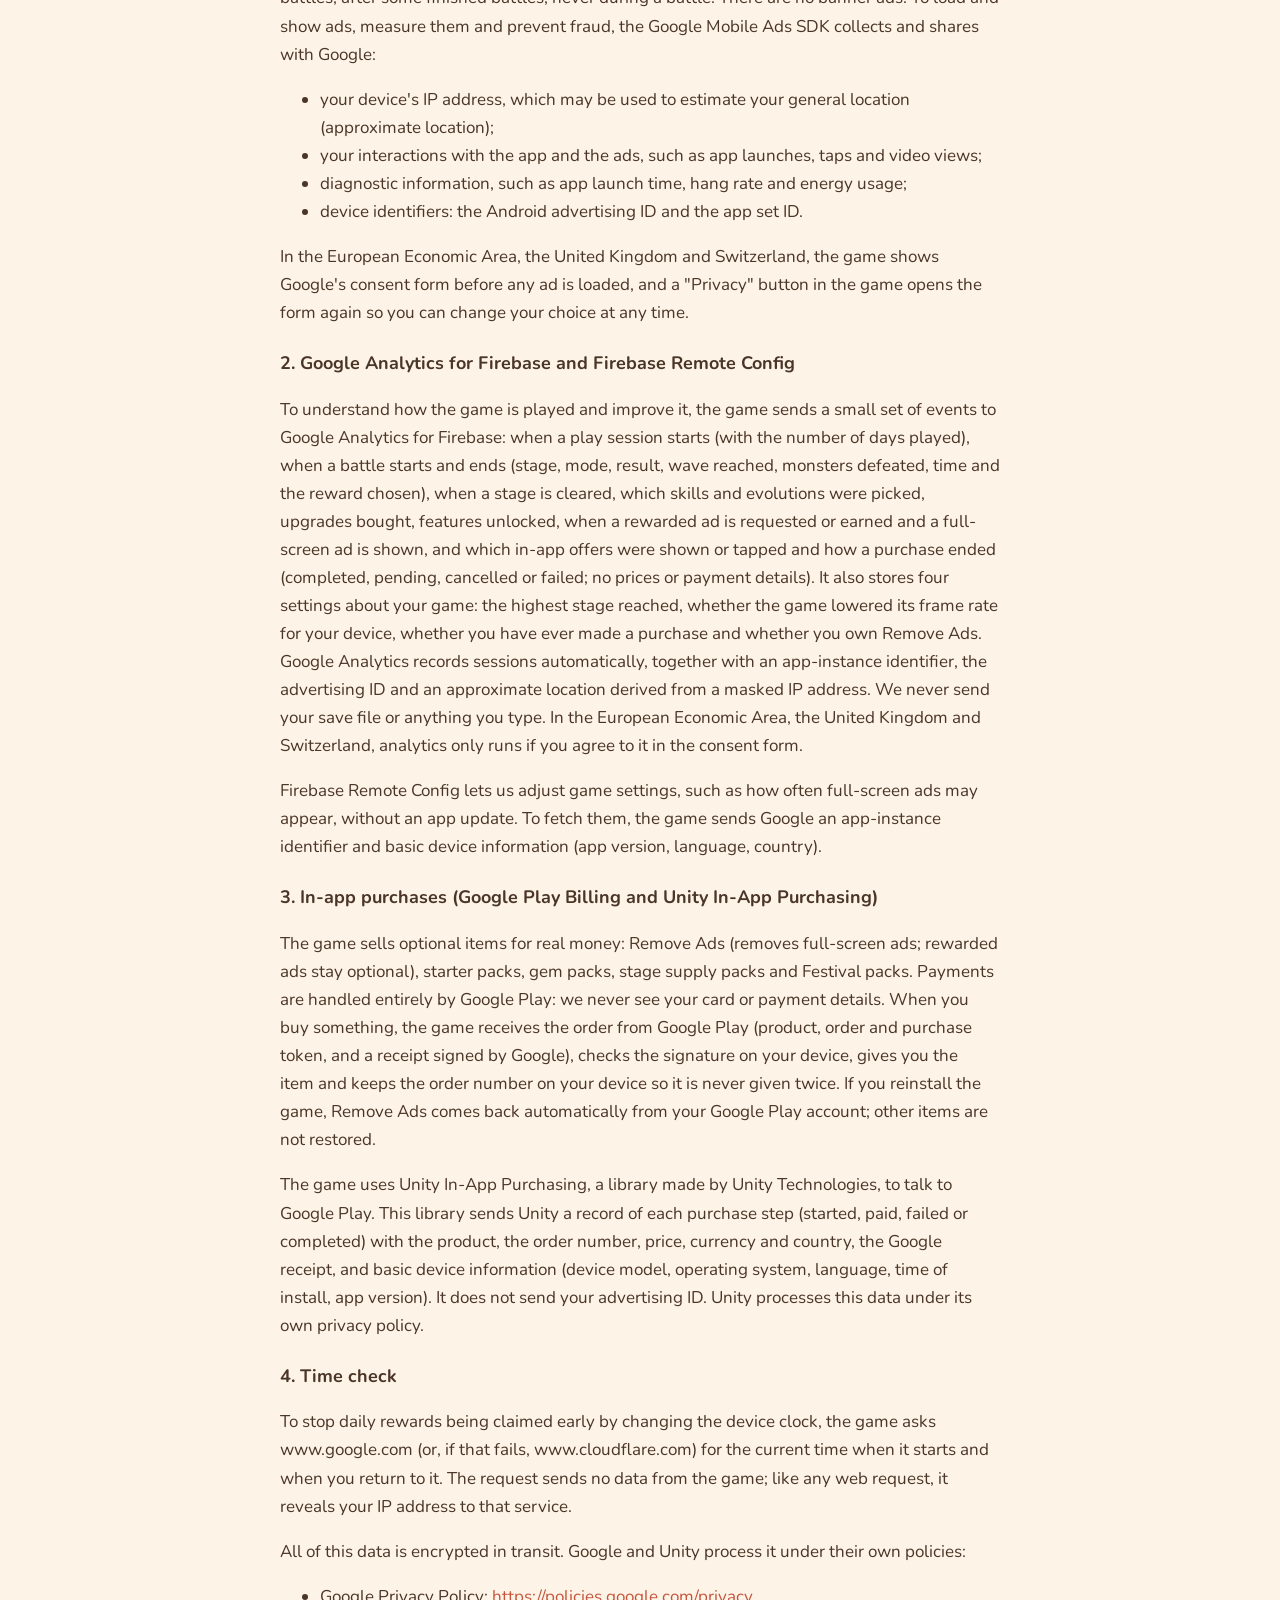
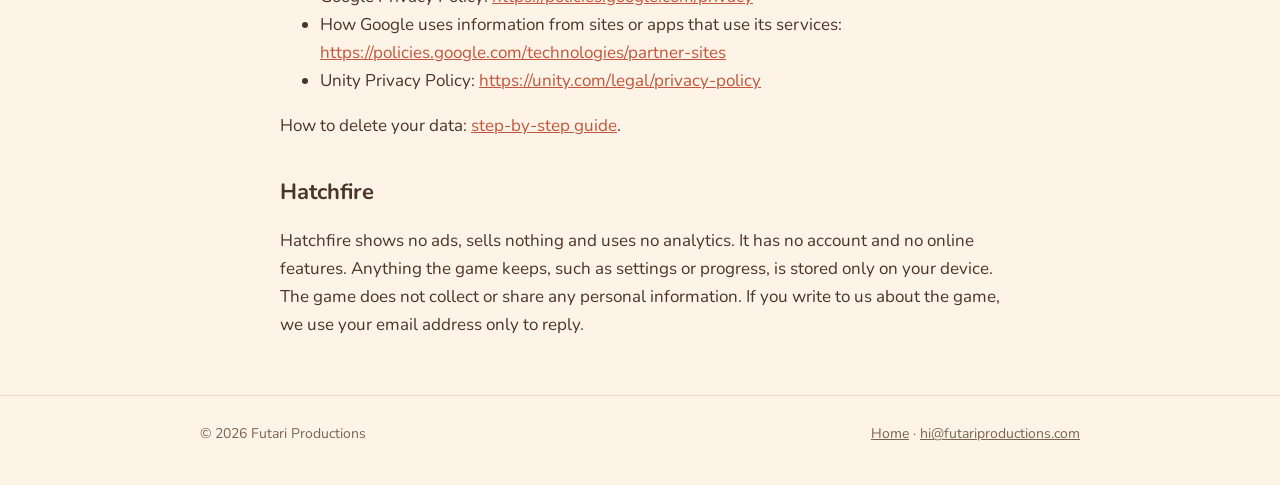
==== commit bc3b549a: "Nav: Terms link (Memory Card Puzzle terms of service) on every page Co-Authored-By: Claude Opus 5.5 " ====
--- a/privacy.html
+++ b/privacy.html
@@ -13,7 +13,7 @@
 <body>
 <header class="wrap bar">
   <a class="brand" href="/"><img src="img/futari-256.png" alt=""><span>Futari Productions</span></a>
-  <nav class="nav"><a href="/#games">Games</a><a href="/#contact">Contact</a><a href="privacy.html">Privacy</a></nav>
+  <nav class="nav"><a href="/#games">Games</a><a href="/#contact">Contact</a><a href="privacy.html">Privacy</a><a href="/memory-card-puzzle/terms.html">Terms</a></nav>
 </header>
 
 <main class="doc">
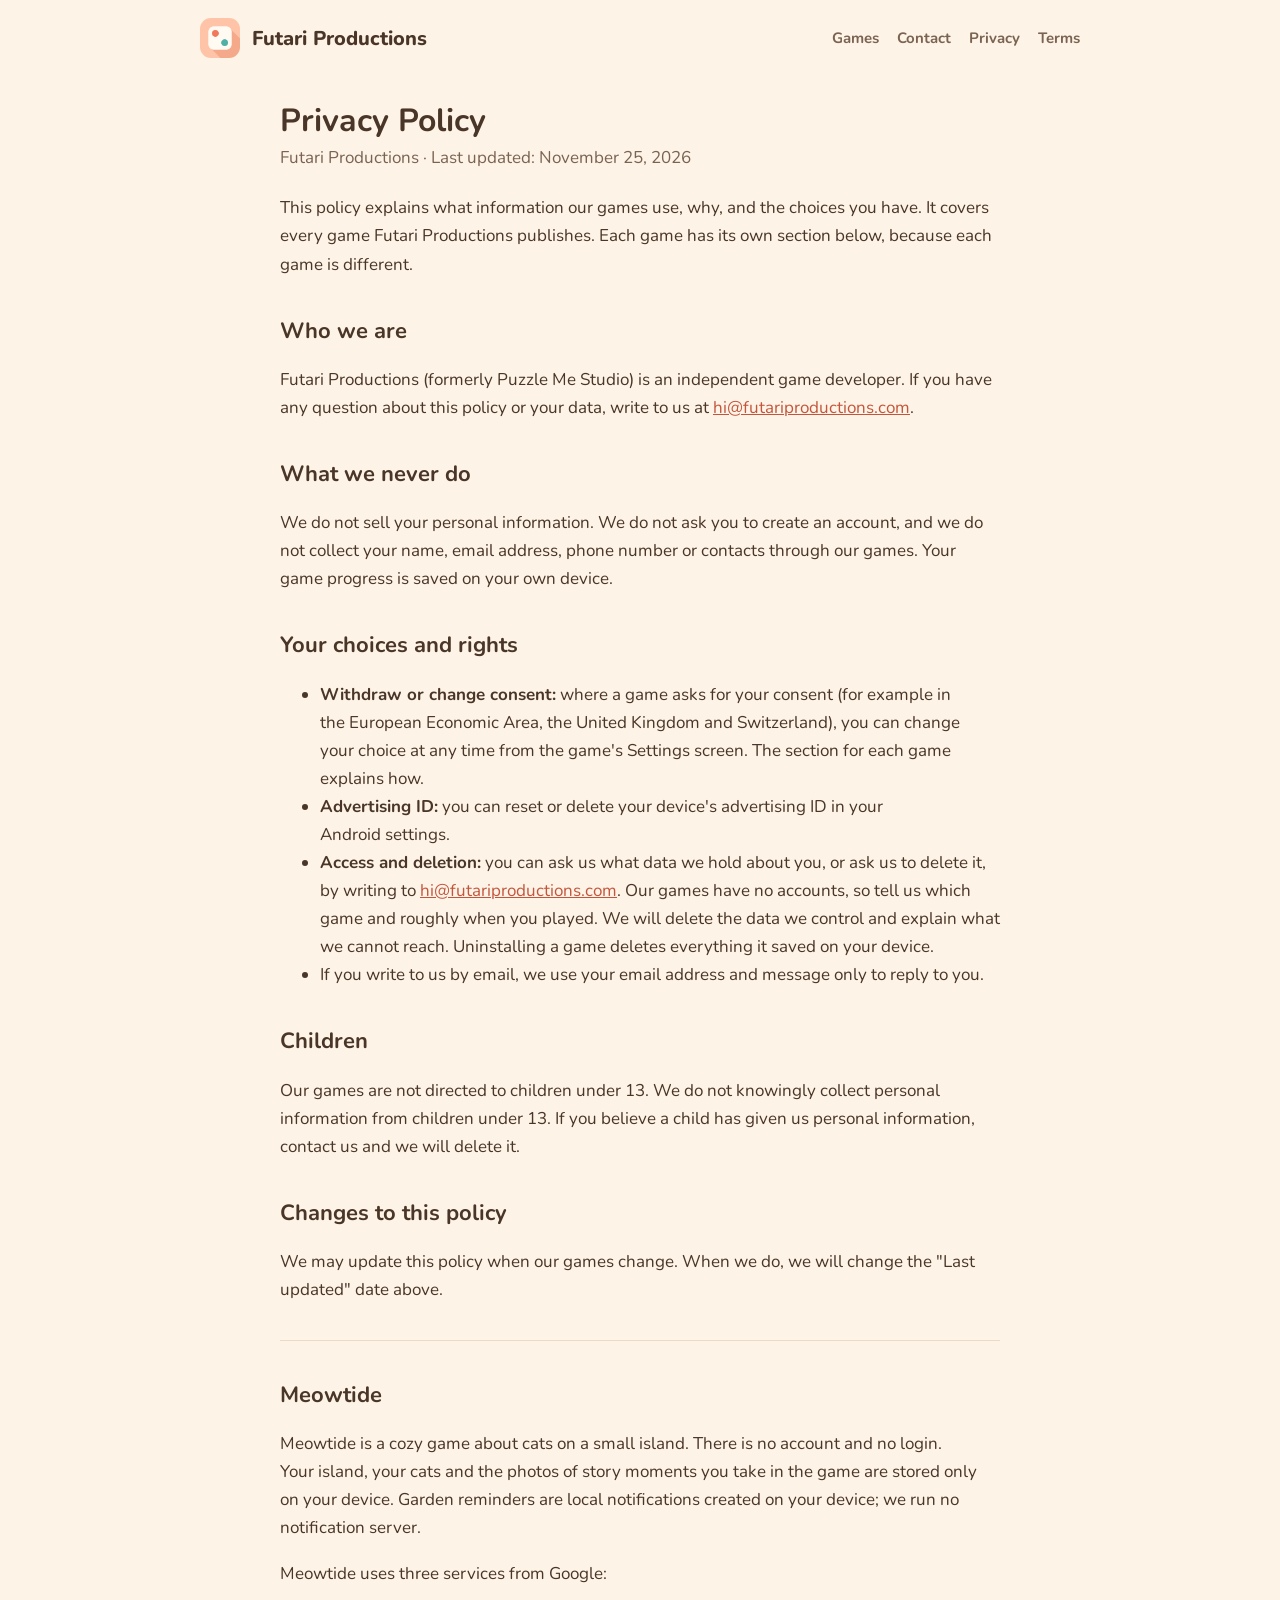
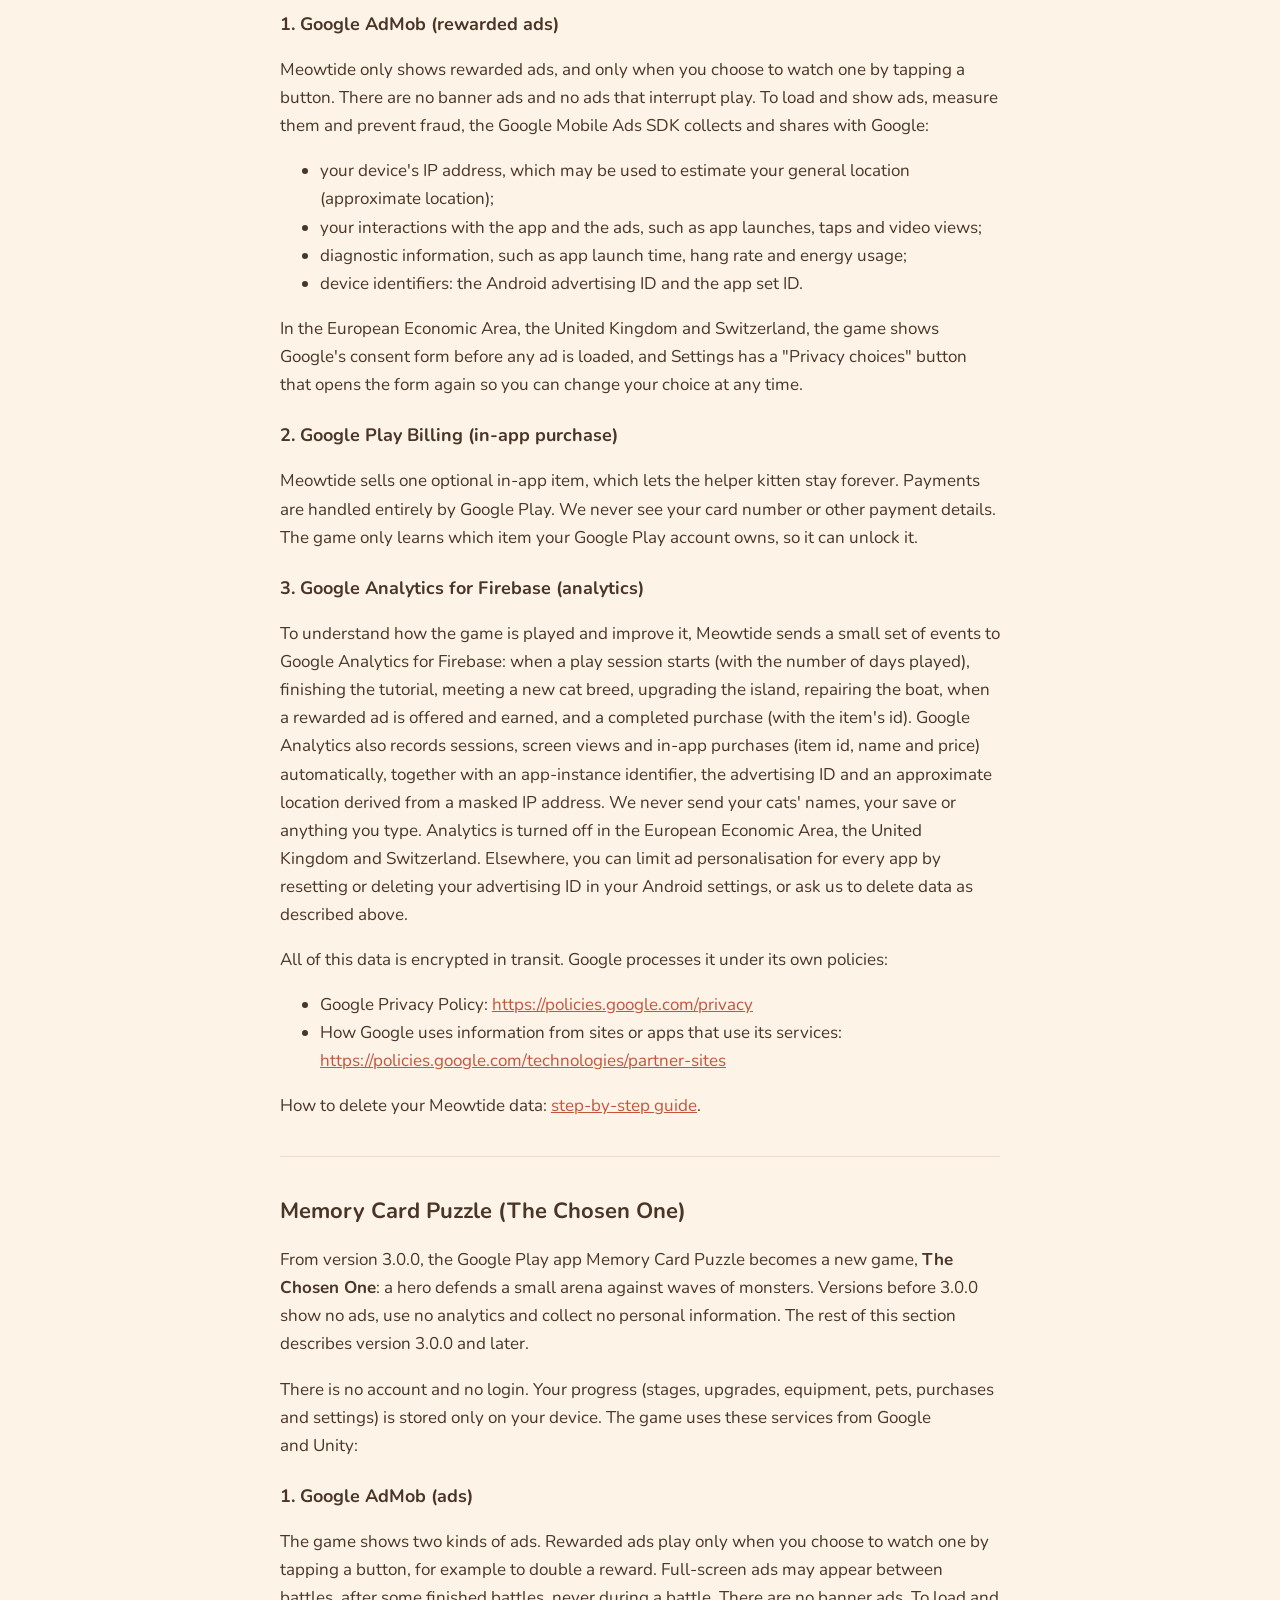
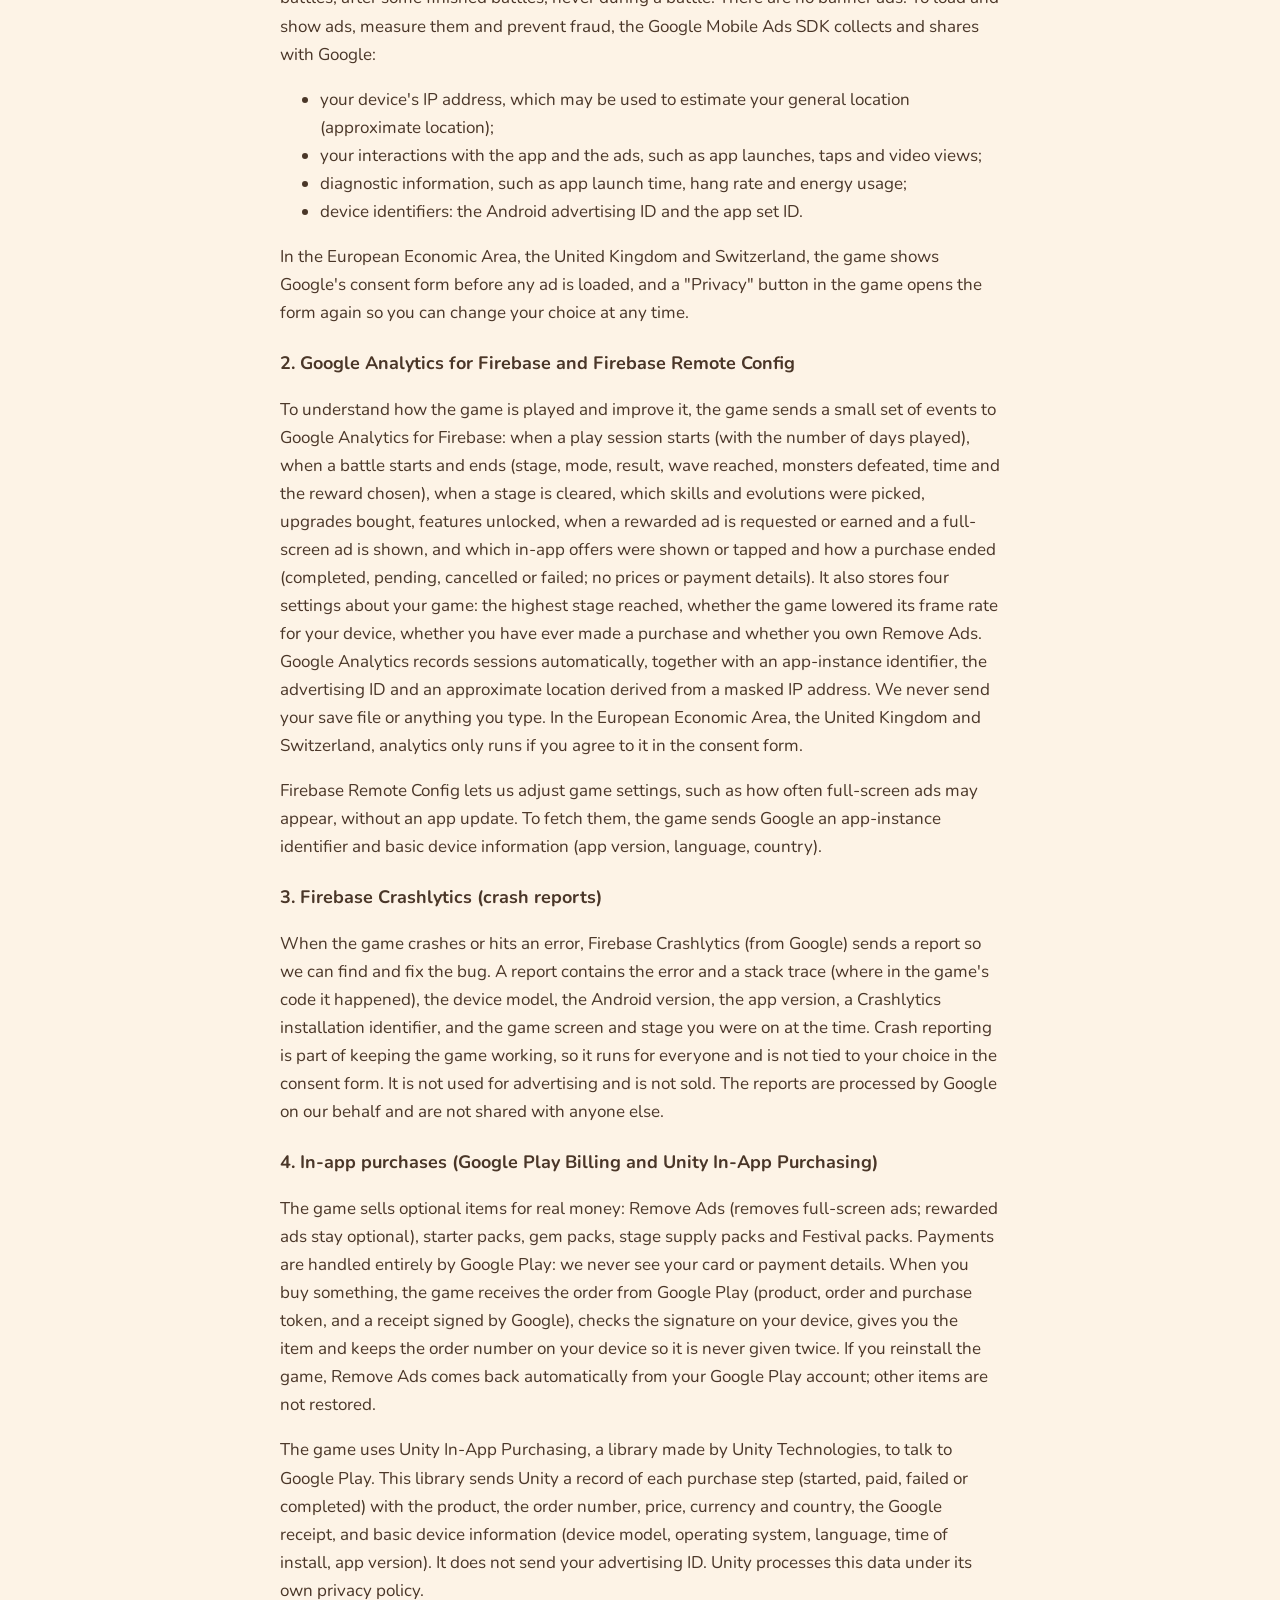
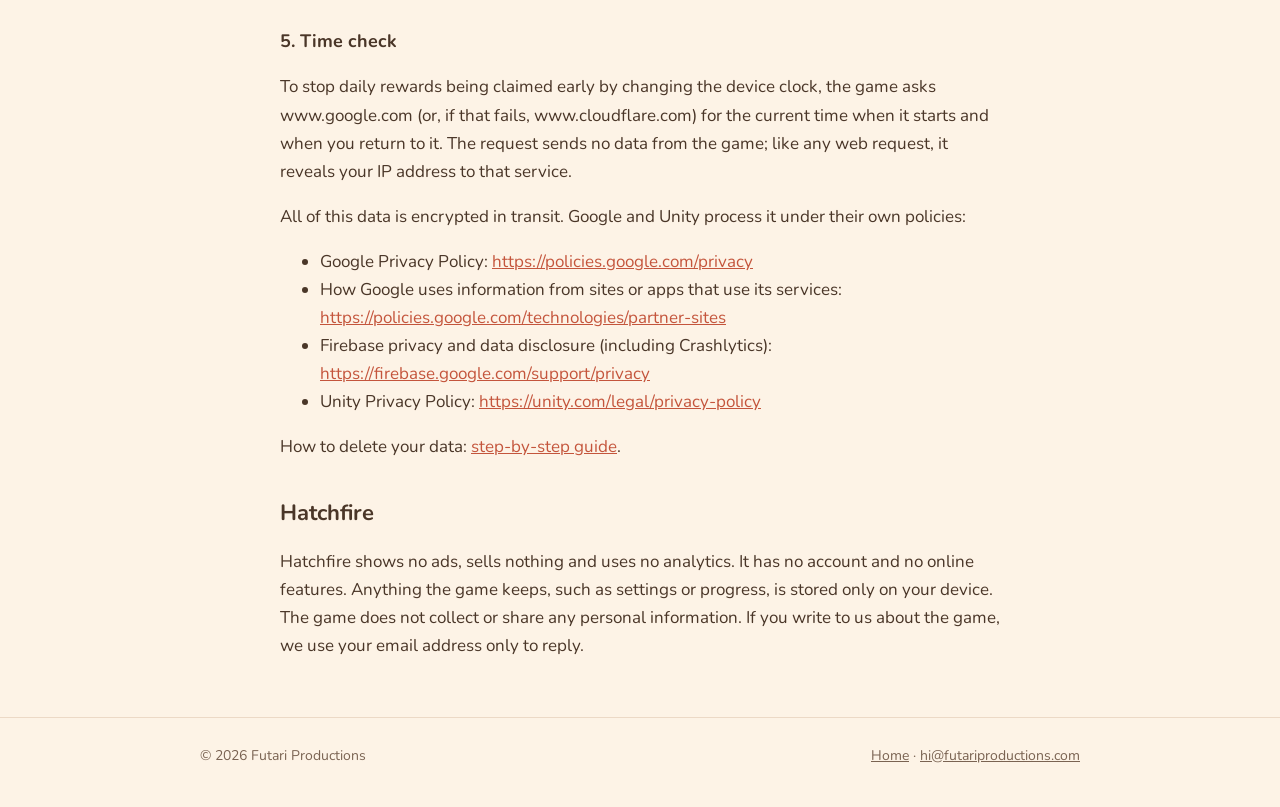
==== commit 8c4ce738: "Memory Card Puzzle: add Firebase Crashlytics to the privacy section (draft, not pushed) Co-Authored-" ====
--- a/privacy.html
+++ b/privacy.html
@@ -91,17 +91,21 @@
 <p>To understand how the game is played and improve it, the game sends a small set of events to Google Analytics for Firebase: when a play session starts (with the number of days played), when a battle starts and ends (stage, mode, result, wave reached, monsters defeated, time and the reward chosen), when a stage is cleared, which skills and evolutions were picked, upgrades bought, features unlocked, when a rewarded ad is requested or earned and a full-screen ad is shown, and which in-app offers were shown or tapped and how a purchase ended (completed, pending, cancelled or failed; no prices or payment details). It also stores four settings about your game: the highest stage reached, whether the game lowered its frame rate for your device, whether you have ever made a purchase and whether you own Remove Ads. Google Analytics records sessions automatically, together with an app-instance identifier, the advertising ID and an approximate location derived from a masked IP address. We never send your save file or anything you type. In the European Economic Area, the United Kingdom and Switzerland, analytics only runs if you agree to it in the consent form.</p>
 <p>Firebase Remote Config lets us adjust game settings, such as how often full-screen ads may appear, without an app update. To fetch them, the game sends Google an app-instance identifier and basic device information (app version, language, country).</p>
 
-<h3>3. In-app purchases (Google Play Billing and Unity In-App Purchasing)</h3>
+<h3>3. Firebase Crashlytics (crash reports)</h3>
+<p>When the game crashes or hits an error, Firebase Crashlytics (from Google) sends a report so we can find and fix the bug. A report contains the error and a stack trace (where in the game's code it happened), the device model, the Android version, the app version, a Crashlytics installation identifier, and the game screen and stage you were on at the time. Crash reporting is part of keeping the game working, so it runs for everyone and is not tied to your choice in the consent form. It is not used for advertising and is not sold. The reports are processed by Google on our behalf and are not shared with anyone else.</p>
+
+<h3>4. In-app purchases (Google Play Billing and Unity In-App Purchasing)</h3>
 <p>The game sells optional items for real money: Remove Ads (removes full-screen ads; rewarded ads stay optional), starter packs, gem packs, stage supply packs and Festival packs. Payments are handled entirely by Google Play: we never see your card or payment details. When you buy something, the game receives the order from Google Play (product, order and purchase token, and a receipt signed by Google), checks the signature on your device, gives you the item and keeps the order number on your device so it is never given twice. If you reinstall the game, Remove Ads comes back automatically from your Google Play account; other items are not restored.</p>
 <p>The game uses Unity In-App Purchasing, a library made by Unity Technologies, to talk to Google Play. This library sends Unity a record of each purchase step (started, paid, failed or completed) with the product, the order number, price, currency and country, the Google receipt, and basic device information (device model, operating system, language, time of install, app version). It does not send your advertising ID. Unity processes this data under its own privacy policy.</p>
 
-<h3>4. Time check</h3>
+<h3>5. Time check</h3>
 <p>To stop daily rewards being claimed early by changing the device clock, the game asks www.google.com (or, if that fails, www.cloudflare.com) for the current time when it starts and when you return to it. The request sends no data from the game; like any web request, it reveals your IP address to that service.</p>
 
 <p>All of this data is encrypted in transit. Google and Unity process it under their own policies:</p>
 <ul>
 <li>Google Privacy Policy: <a href="https://policies.google.com/privacy">https://policies.google.com/privacy</a></li>
 <li>How Google uses information from sites or apps that use its services: <a href="https://policies.google.com/technologies/partner-sites">https://policies.google.com/technologies/partner-sites</a></li>
+<li>Firebase privacy and data disclosure (including Crashlytics): <a href="https://firebase.google.com/support/privacy">https://firebase.google.com/support/privacy</a></li>
 <li>Unity Privacy Policy: <a href="https://unity.com/legal/privacy-policy">https://unity.com/legal/privacy-policy</a></li>
 </ul>
 <p>How to delete your data: <a href="memory-card-puzzle/delete-data.html">step-by-step guide</a>.</p>
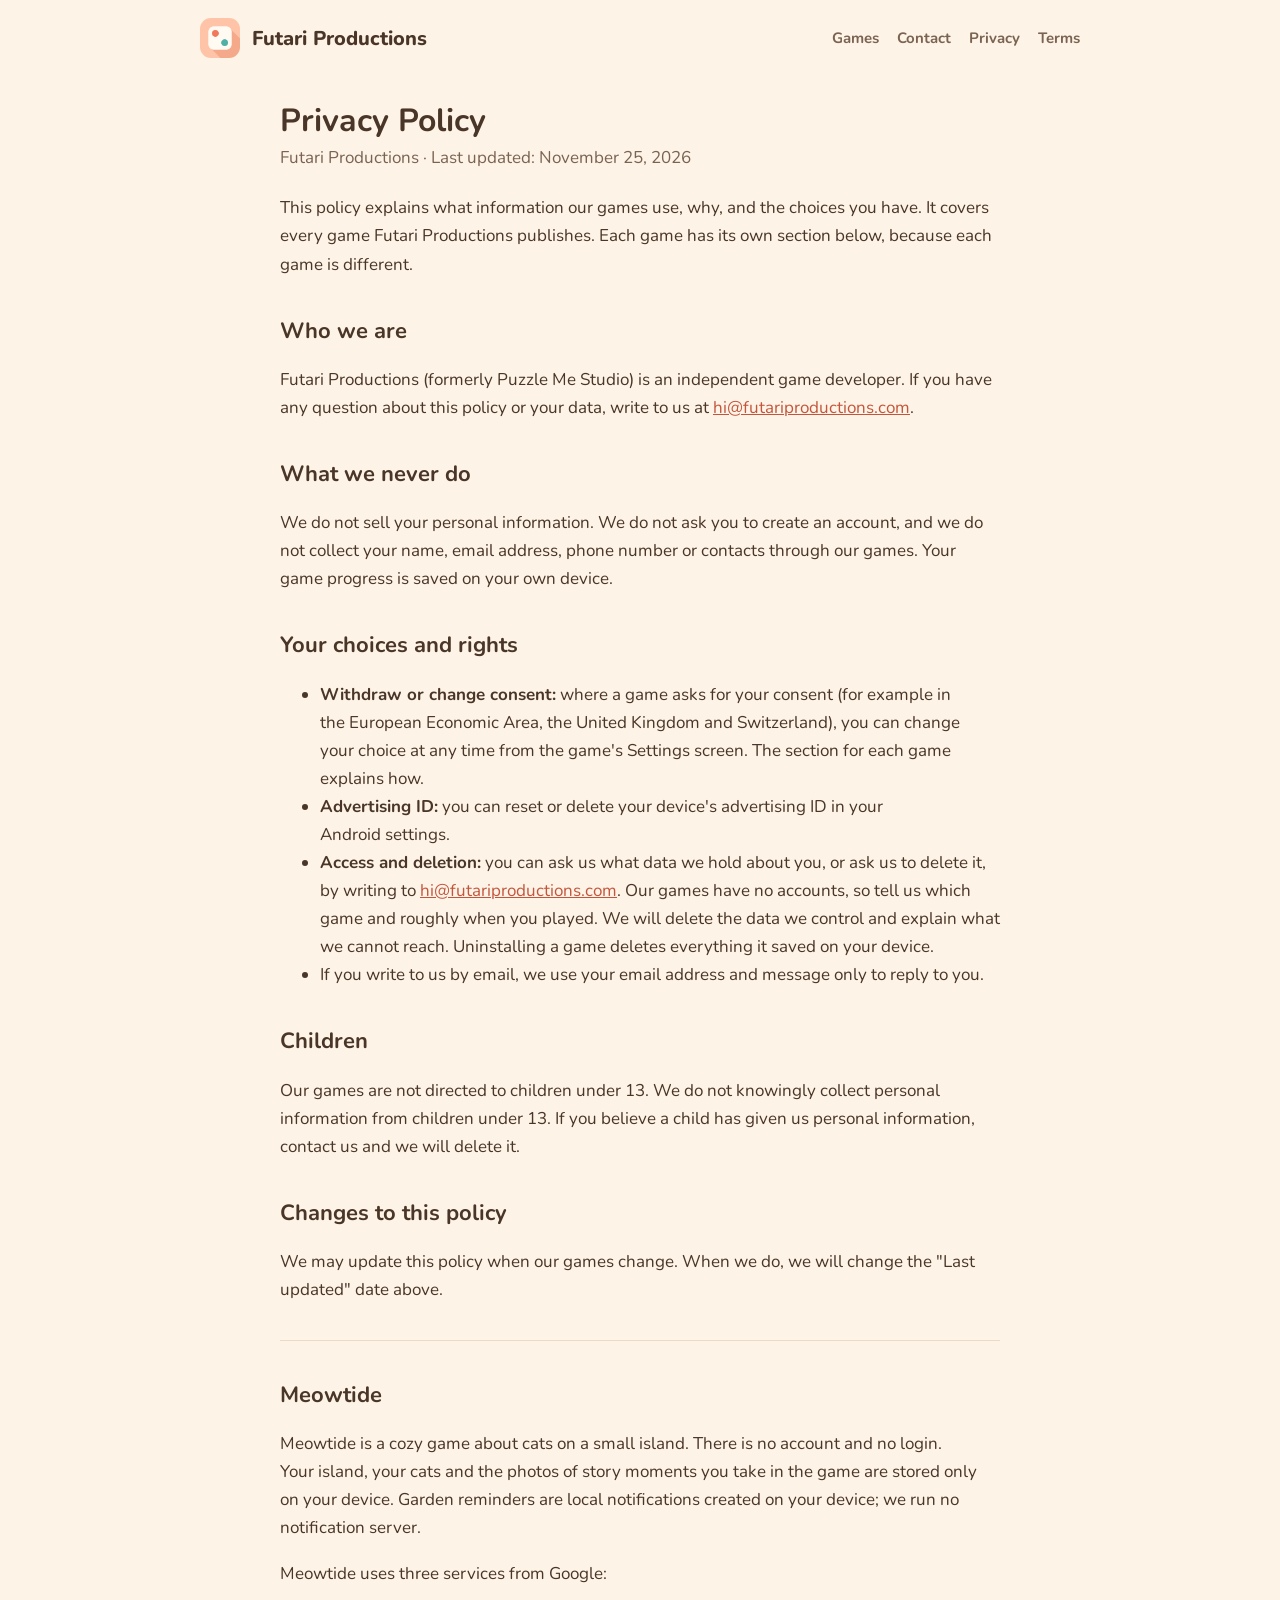
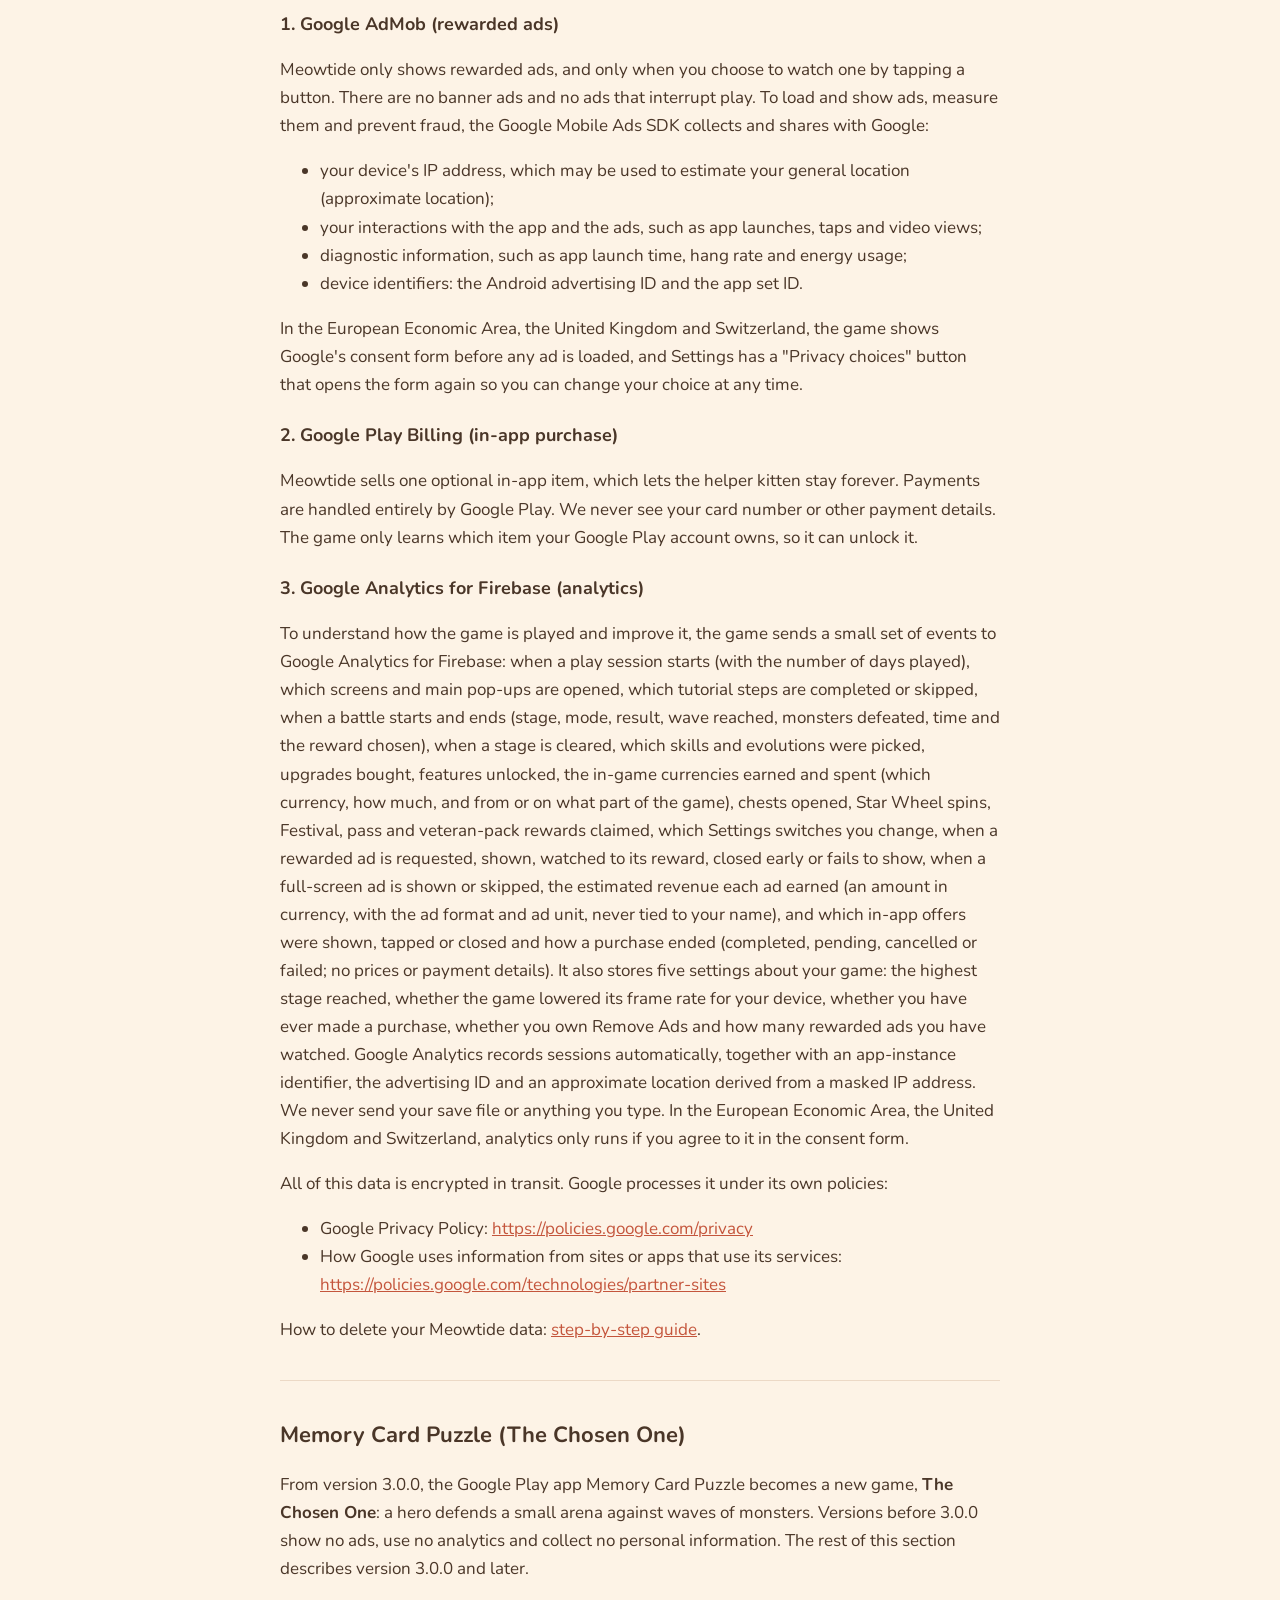
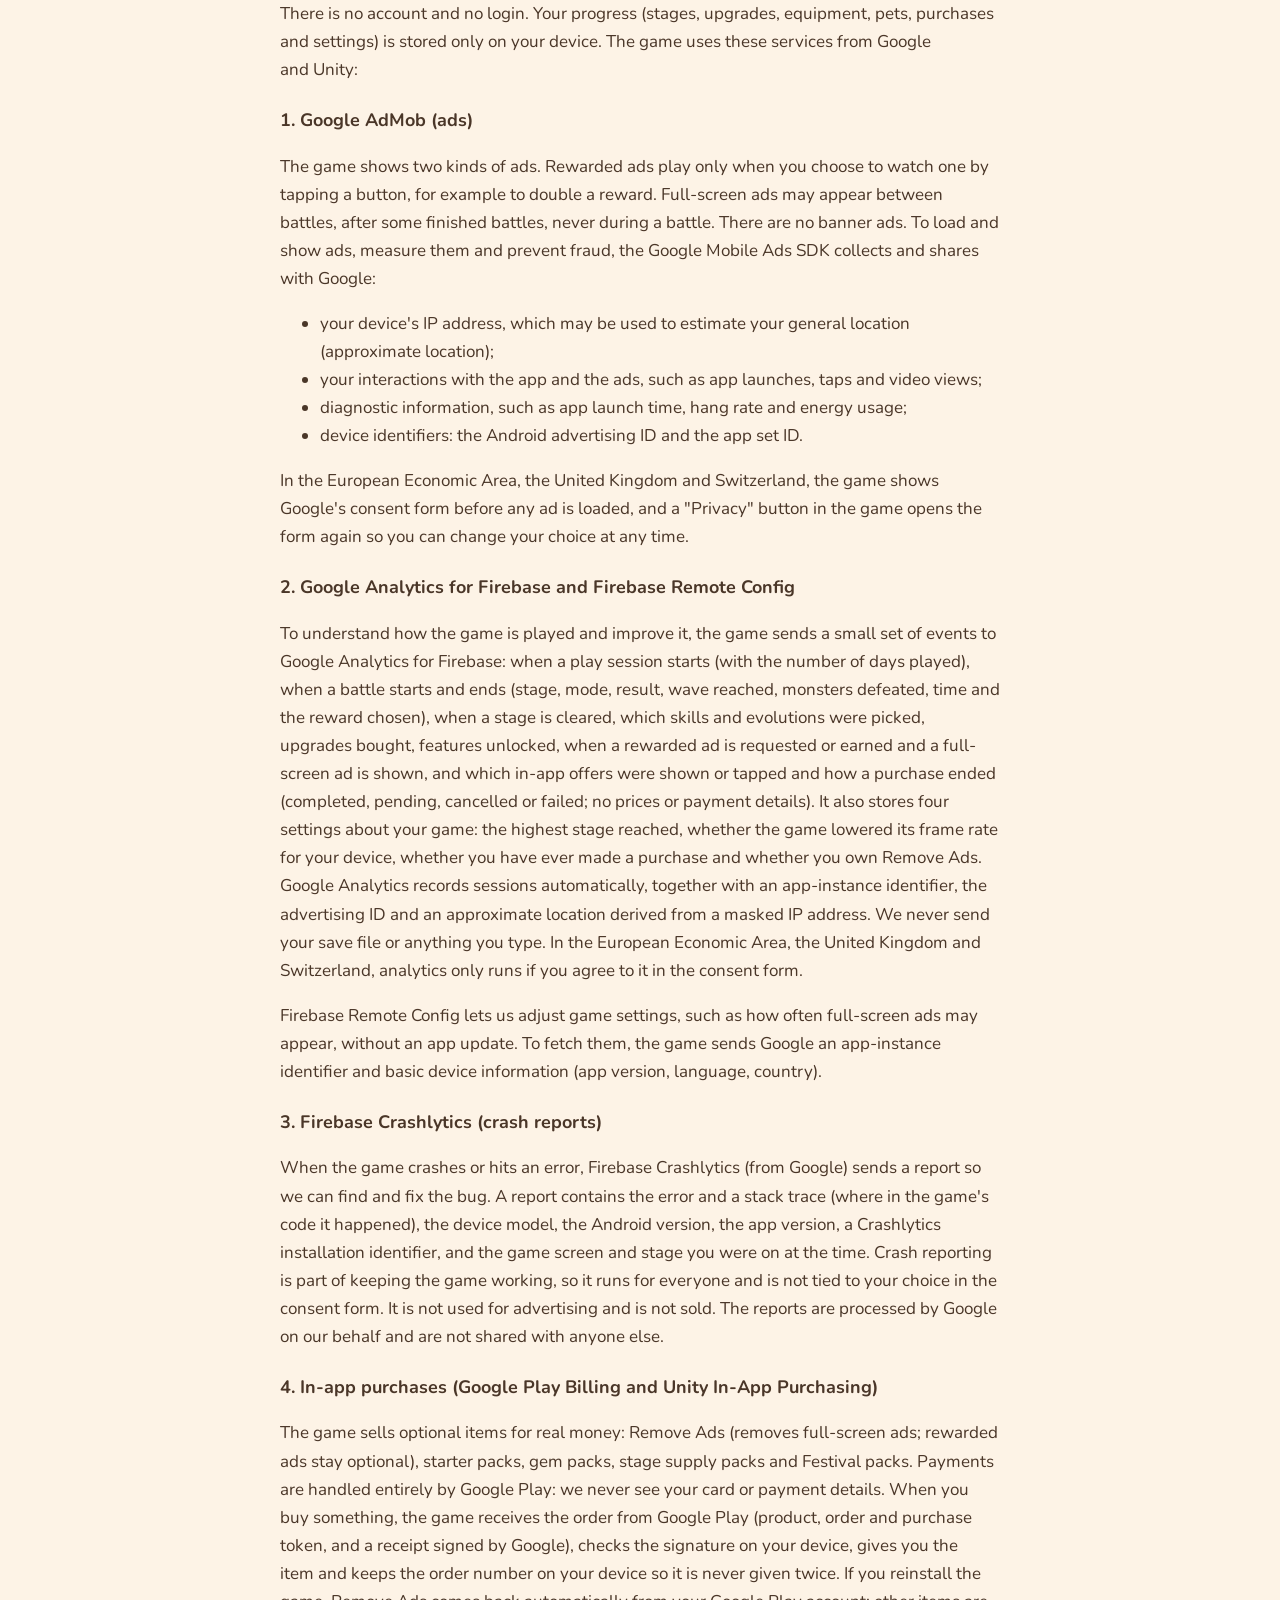
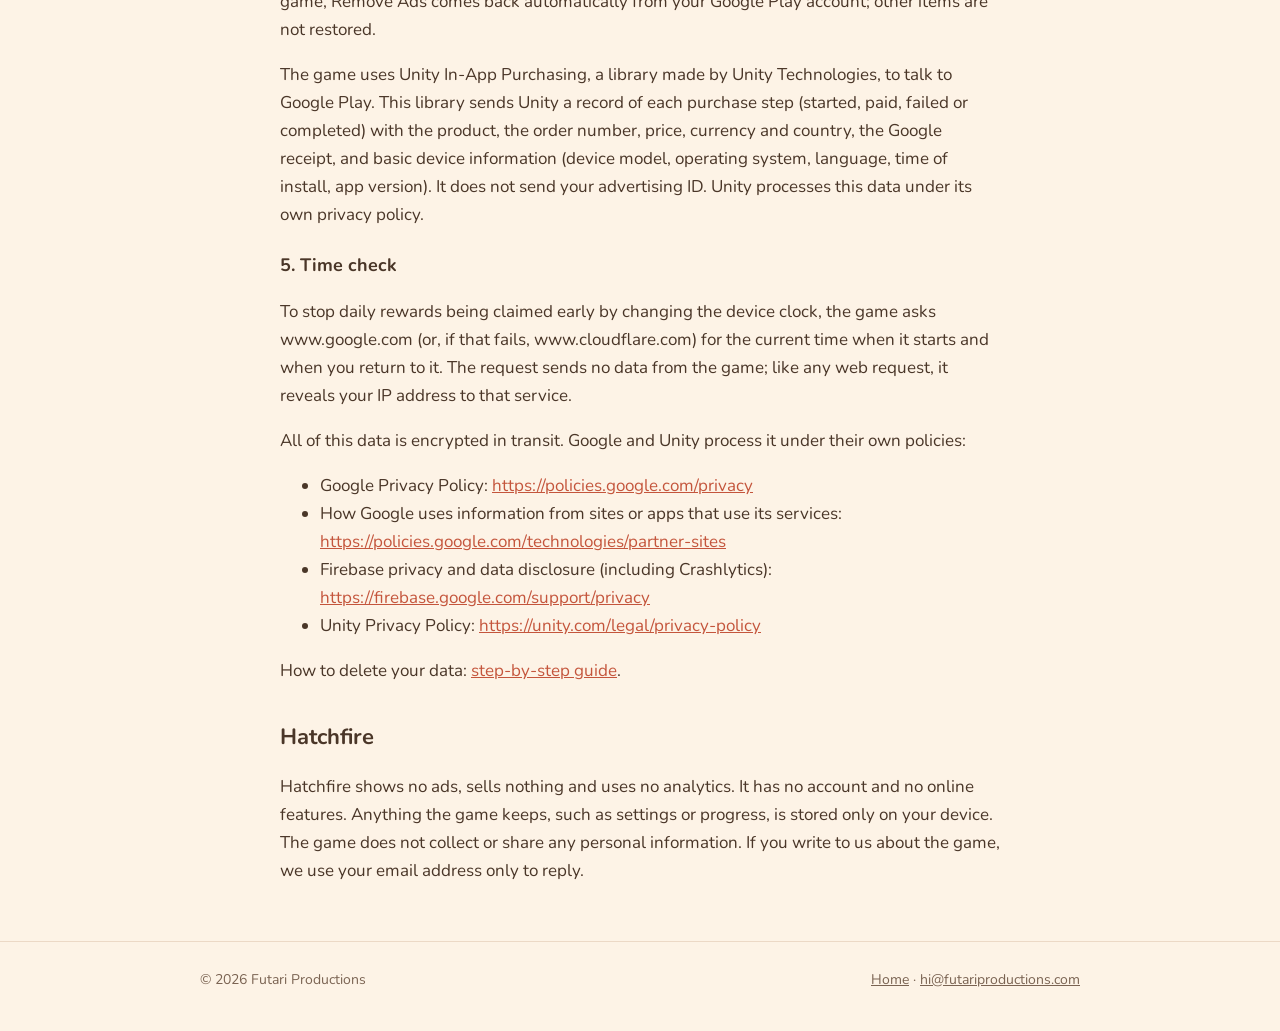
==== commit 70a233bf: "Memory Card Puzzle: describe the final analytics events and user properties in the privacy section (" ====
--- a/privacy.html
+++ b/privacy.html
@@ -62,7 +62,7 @@
 <p>Meowtide sells one optional in-app item, which lets the helper kitten stay forever. Payments are handled entirely by Google Play. We never see your card number or other payment details. The game only learns which item your Google Play account owns, so it can unlock it.</p>
 
 <h3>3. Google Analytics for Firebase (analytics)</h3>
-<p>To understand how the game is played and improve it, Meowtide sends a small set of events to Google Analytics for Firebase: when a play session starts (with the number of days played), finishing the tutorial, meeting a new cat breed, upgrading the island, repairing the boat, when a rewarded ad is offered and earned, and a completed purchase (with the item's id). Google Analytics also records sessions, screen views and in-app purchases (item id, name and price) automatically, together with an app-instance identifier, the advertising ID and an approximate location derived from a masked IP address. We never send your cats' names, your save or anything you type. Analytics is turned off in the European Economic Area, the United Kingdom and Switzerland. Elsewhere, you can limit ad personalisation for every app by resetting or deleting your advertising ID in your Android settings, or ask us to delete data as described above.</p>
+<p>To understand how the game is played and improve it, the game sends a small set of events to Google Analytics for Firebase: when a play session starts (with the number of days played), which screens and main pop-ups are opened, which tutorial steps are completed or skipped, when a battle starts and ends (stage, mode, result, wave reached, monsters defeated, time and the reward chosen), when a stage is cleared, which skills and evolutions were picked, upgrades bought, features unlocked, the in-game currencies earned and spent (which currency, how much, and from or on what part of the game), chests opened, Star Wheel spins, Festival, pass and veteran-pack rewards claimed, which Settings switches you change, when a rewarded ad is requested, shown, watched to its reward, closed early or fails to show, when a full-screen ad is shown or skipped, the estimated revenue each ad earned (an amount in currency, with the ad format and ad unit, never tied to your name), and which in-app offers were shown, tapped or closed and how a purchase ended (completed, pending, cancelled or failed; no prices or payment details). It also stores five settings about your game: the highest stage reached, whether the game lowered its frame rate for your device, whether you have ever made a purchase, whether you own Remove Ads and how many rewarded ads you have watched. Google Analytics records sessions automatically, together with an app-instance identifier, the advertising ID and an approximate location derived from a masked IP address. We never send your save file or anything you type. In the European Economic Area, the United Kingdom and Switzerland, analytics only runs if you agree to it in the consent form.</p>
 
 <p>All of this data is encrypted in transit. Google processes it under its own policies:</p>
 <ul>
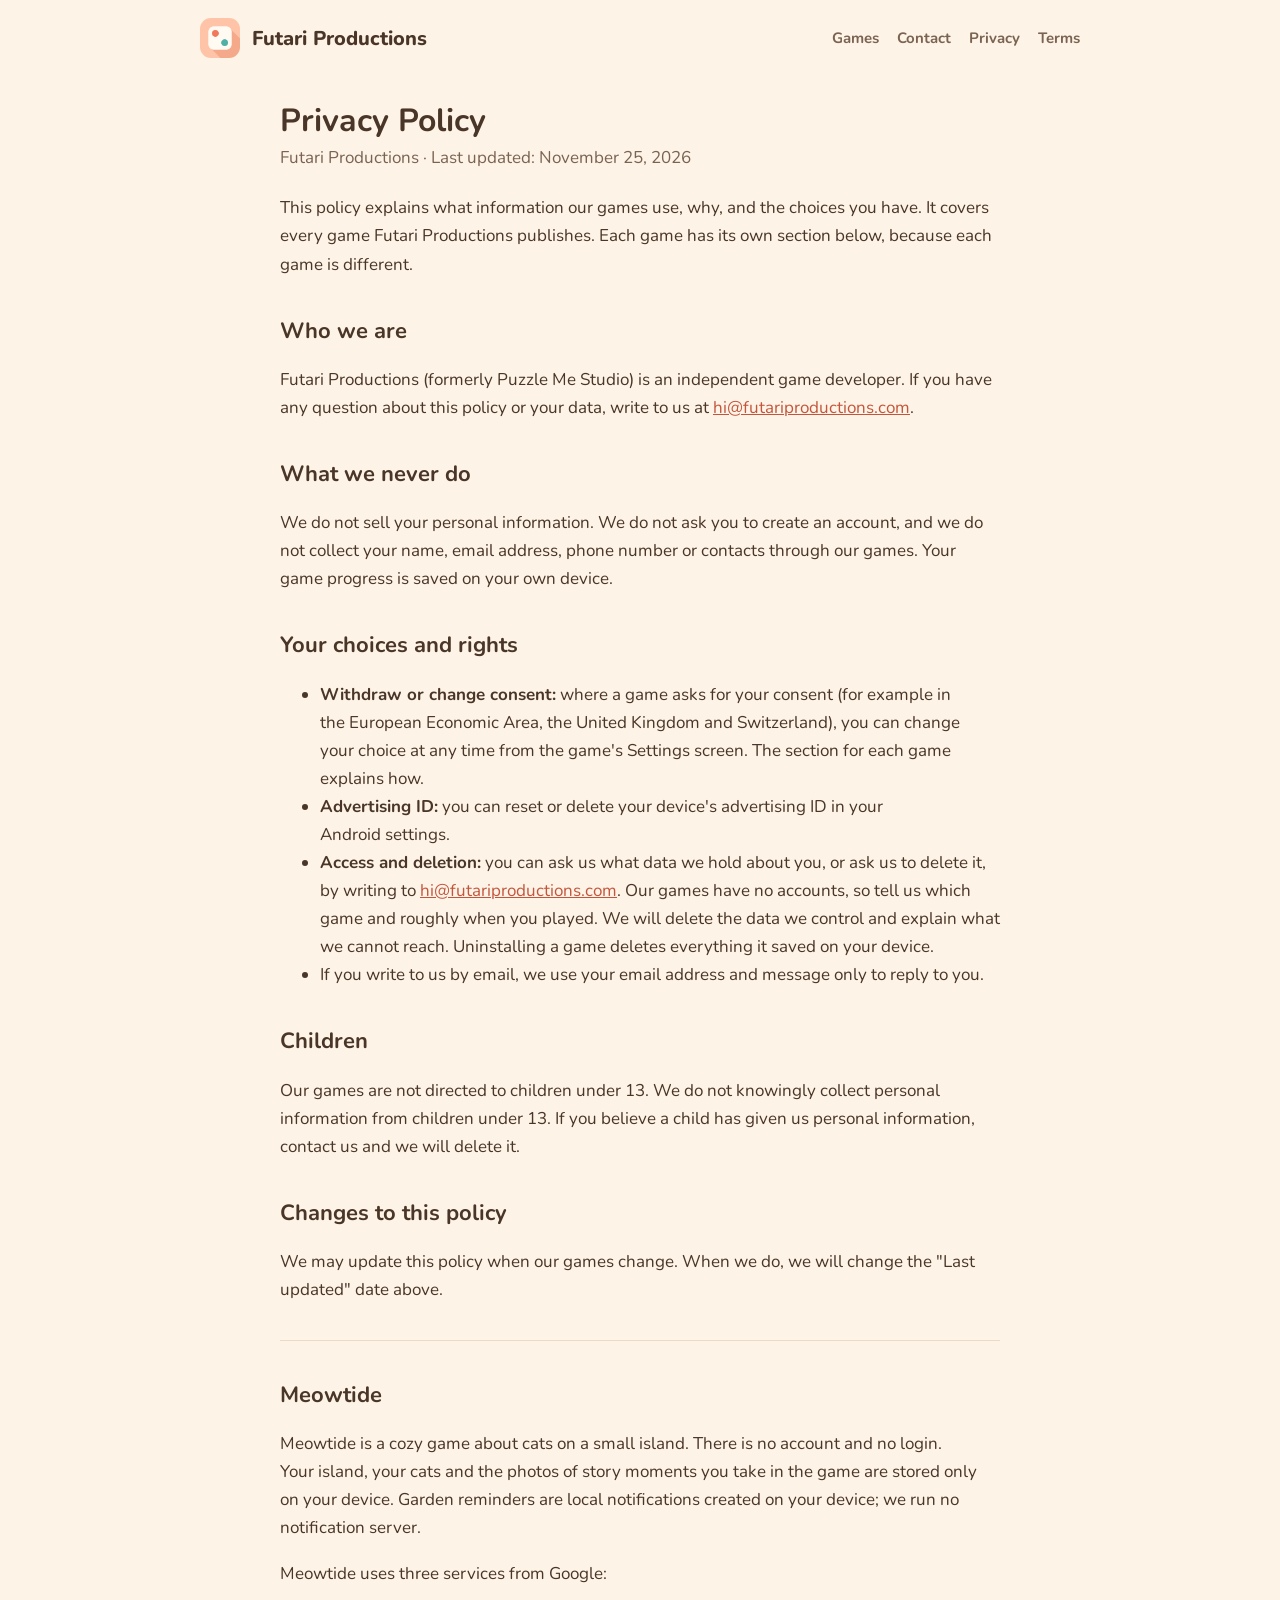
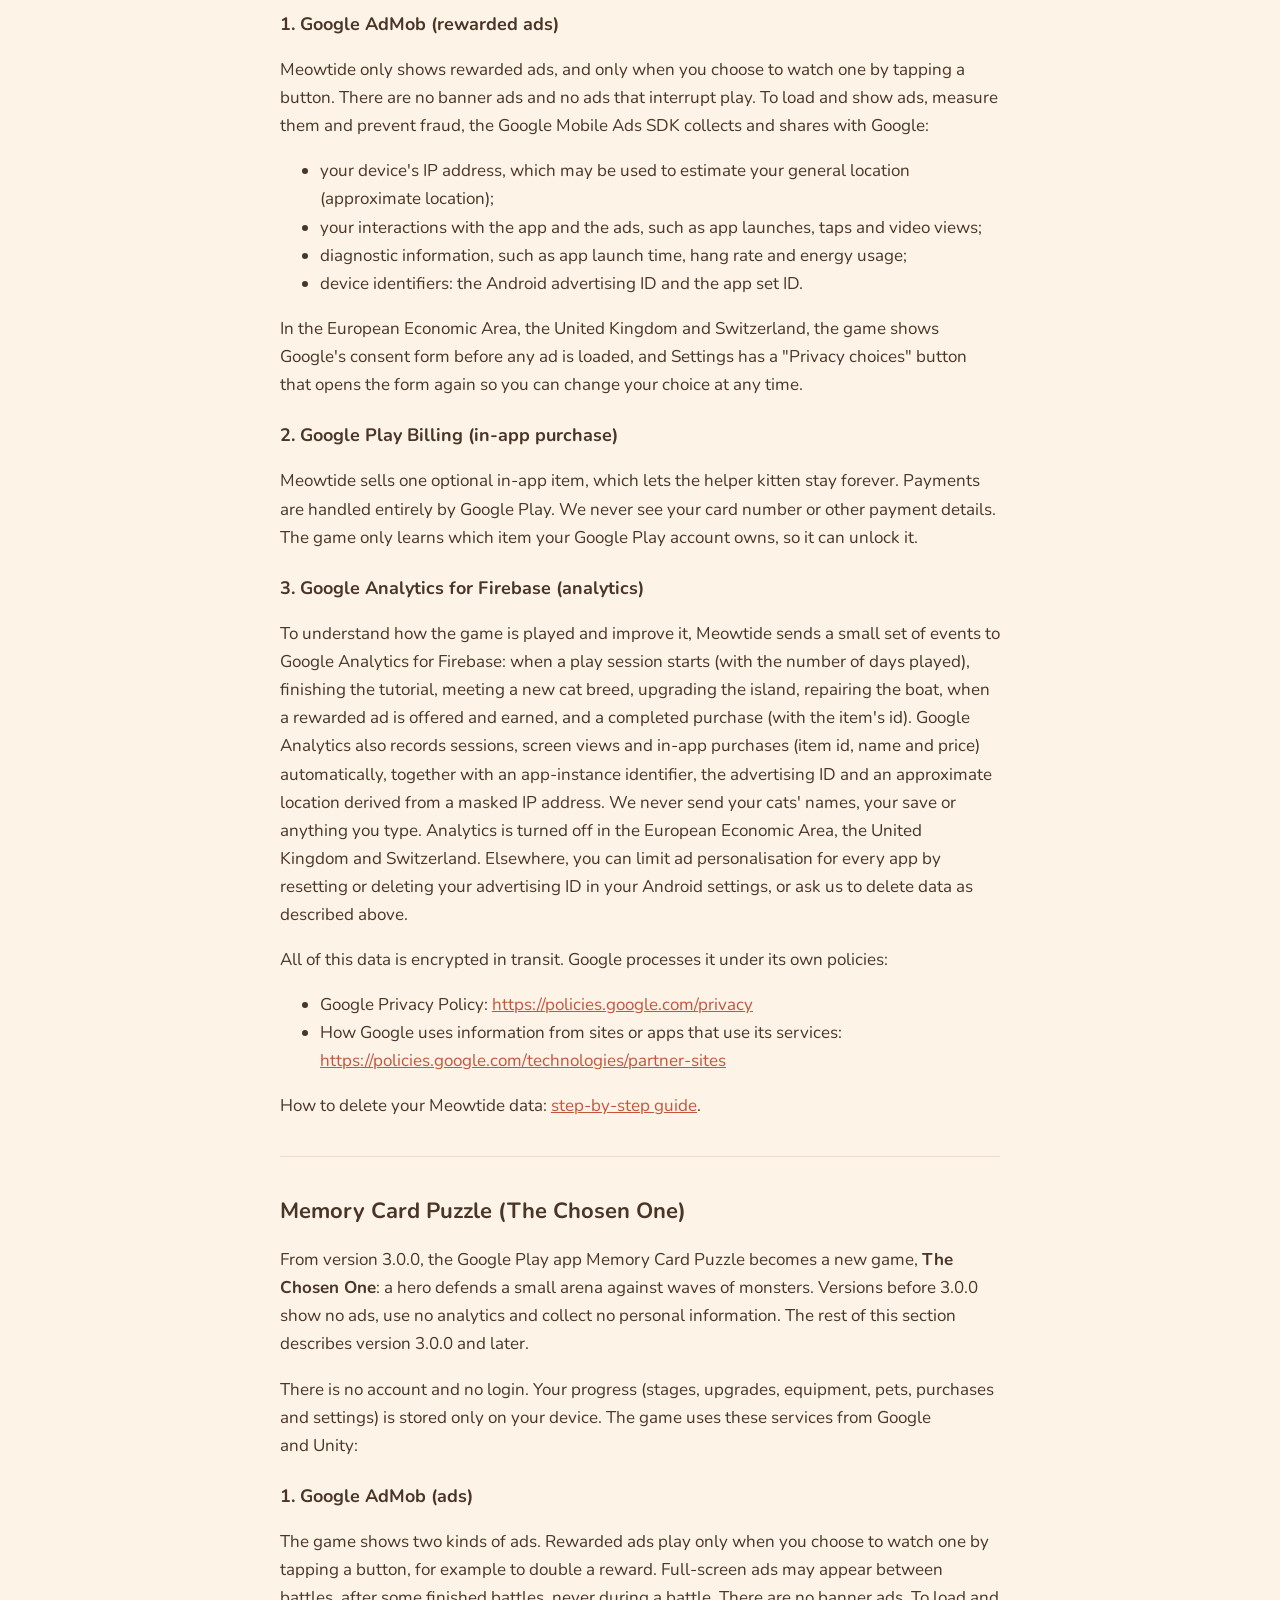
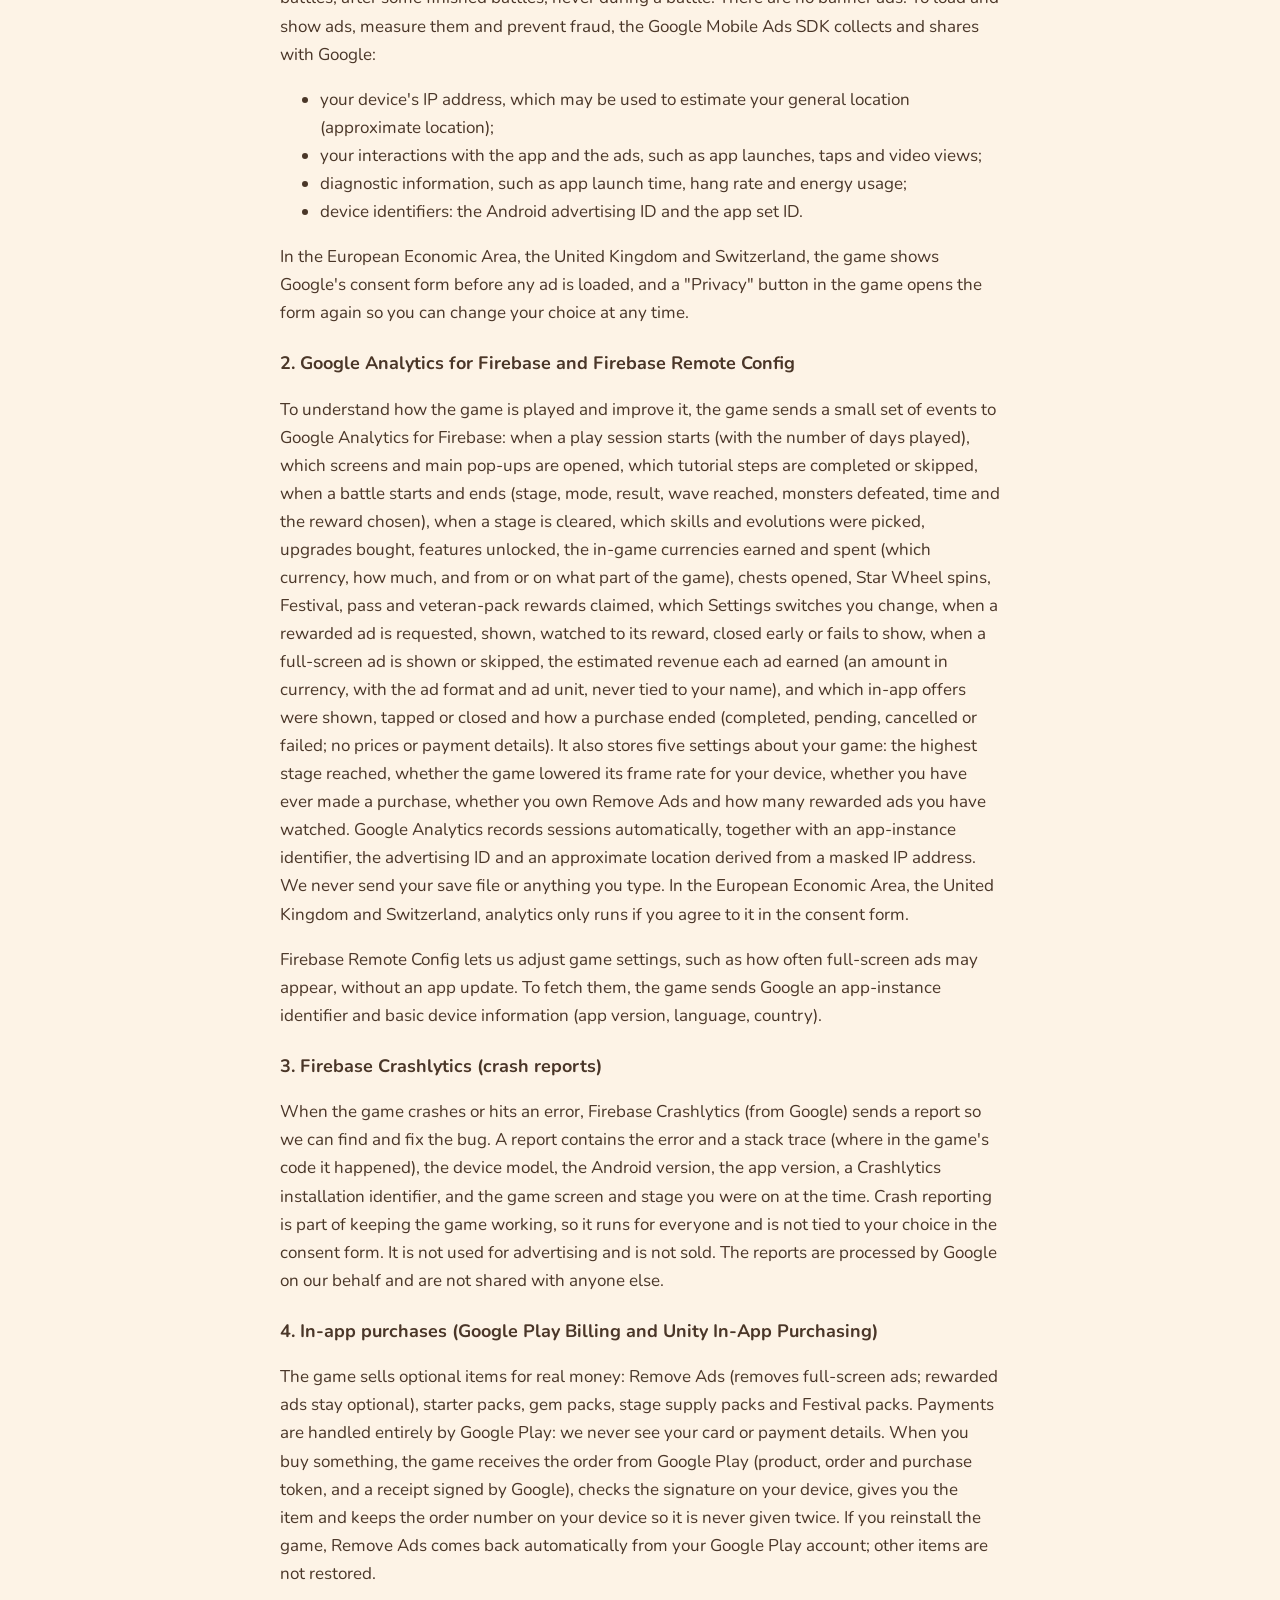
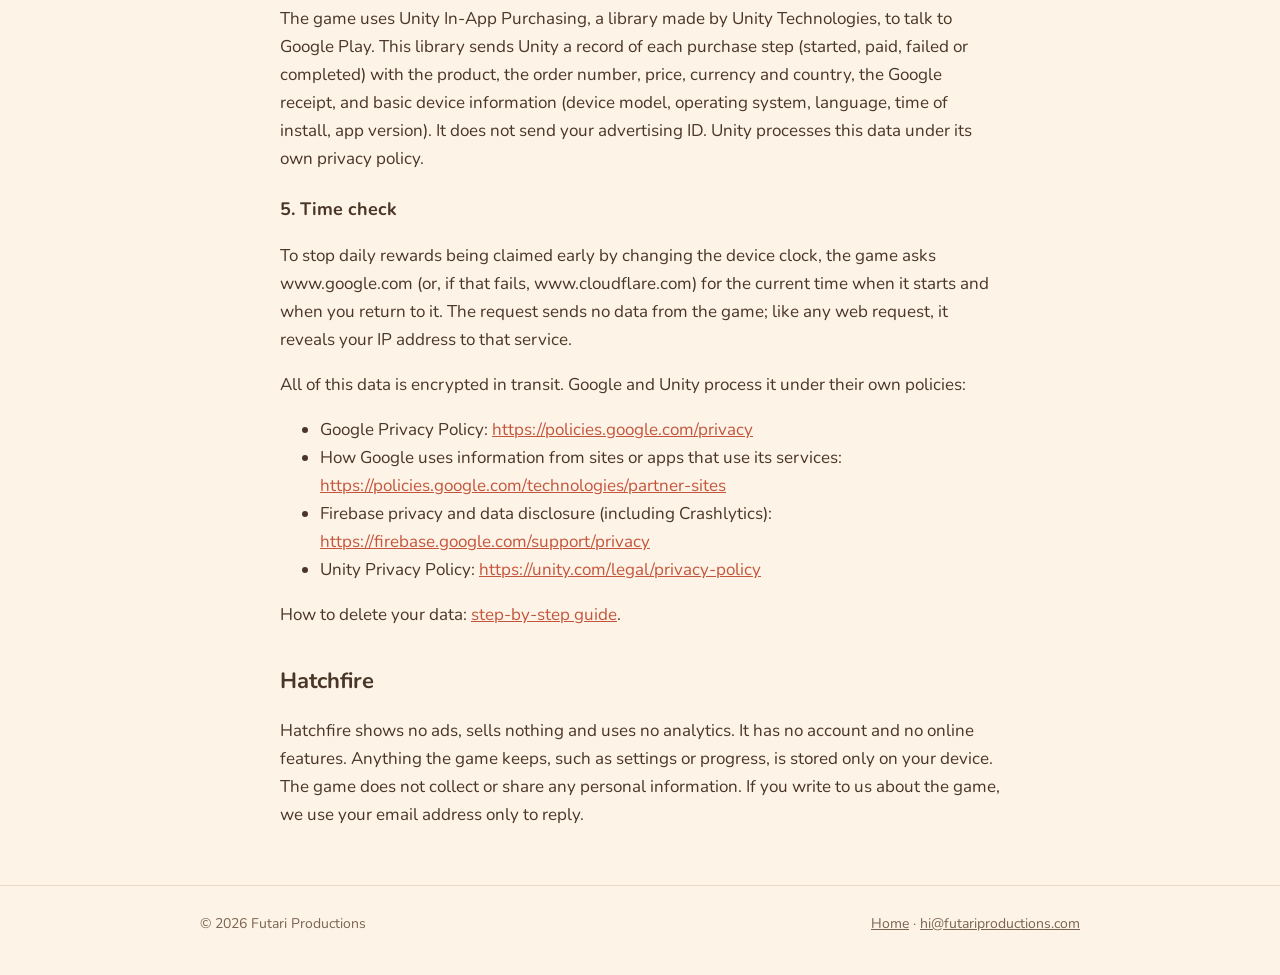
==== commit 6653d717: "Memory Card Puzzle: analytics paragraph in its own section (undo the edit that landed in Meowtide's)" ====
--- a/privacy.html
+++ b/privacy.html
@@ -62,7 +62,7 @@
 <p>Meowtide sells one optional in-app item, which lets the helper kitten stay forever. Payments are handled entirely by Google Play. We never see your card number or other payment details. The game only learns which item your Google Play account owns, so it can unlock it.</p>
 
 <h3>3. Google Analytics for Firebase (analytics)</h3>
-<p>To understand how the game is played and improve it, the game sends a small set of events to Google Analytics for Firebase: when a play session starts (with the number of days played), which screens and main pop-ups are opened, which tutorial steps are completed or skipped, when a battle starts and ends (stage, mode, result, wave reached, monsters defeated, time and the reward chosen), when a stage is cleared, which skills and evolutions were picked, upgrades bought, features unlocked, the in-game currencies earned and spent (which currency, how much, and from or on what part of the game), chests opened, Star Wheel spins, Festival, pass and veteran-pack rewards claimed, which Settings switches you change, when a rewarded ad is requested, shown, watched to its reward, closed early or fails to show, when a full-screen ad is shown or skipped, the estimated revenue each ad earned (an amount in currency, with the ad format and ad unit, never tied to your name), and which in-app offers were shown, tapped or closed and how a purchase ended (completed, pending, cancelled or failed; no prices or payment details). It also stores five settings about your game: the highest stage reached, whether the game lowered its frame rate for your device, whether you have ever made a purchase, whether you own Remove Ads and how many rewarded ads you have watched. Google Analytics records sessions automatically, together with an app-instance identifier, the advertising ID and an approximate location derived from a masked IP address. We never send your save file or anything you type. In the European Economic Area, the United Kingdom and Switzerland, analytics only runs if you agree to it in the consent form.</p>
+<p>To understand how the game is played and improve it, Meowtide sends a small set of events to Google Analytics for Firebase: when a play session starts (with the number of days played), finishing the tutorial, meeting a new cat breed, upgrading the island, repairing the boat, when a rewarded ad is offered and earned, and a completed purchase (with the item's id). Google Analytics also records sessions, screen views and in-app purchases (item id, name and price) automatically, together with an app-instance identifier, the advertising ID and an approximate location derived from a masked IP address. We never send your cats' names, your save or anything you type. Analytics is turned off in the European Economic Area, the United Kingdom and Switzerland. Elsewhere, you can limit ad personalisation for every app by resetting or deleting your advertising ID in your Android settings, or ask us to delete data as described above.</p>
 
 <p>All of this data is encrypted in transit. Google processes it under its own policies:</p>
 <ul>
@@ -88,7 +88,7 @@
 <p>In the European Economic Area, the United Kingdom and Switzerland, the game shows Google's consent form before any ad is loaded, and a "Privacy" button in the game opens the form again so you can change your choice at any time.</p>
 
 <h3>2. Google Analytics for Firebase and Firebase Remote Config</h3>
-<p>To understand how the game is played and improve it, the game sends a small set of events to Google Analytics for Firebase: when a play session starts (with the number of days played), when a battle starts and ends (stage, mode, result, wave reached, monsters defeated, time and the reward chosen), when a stage is cleared, which skills and evolutions were picked, upgrades bought, features unlocked, when a rewarded ad is requested or earned and a full-screen ad is shown, and which in-app offers were shown or tapped and how a purchase ended (completed, pending, cancelled or failed; no prices or payment details). It also stores four settings about your game: the highest stage reached, whether the game lowered its frame rate for your device, whether you have ever made a purchase and whether you own Remove Ads. Google Analytics records sessions automatically, together with an app-instance identifier, the advertising ID and an approximate location derived from a masked IP address. We never send your save file or anything you type. In the European Economic Area, the United Kingdom and Switzerland, analytics only runs if you agree to it in the consent form.</p>
+<p>To understand how the game is played and improve it, the game sends a small set of events to Google Analytics for Firebase: when a play session starts (with the number of days played), which screens and main pop-ups are opened, which tutorial steps are completed or skipped, when a battle starts and ends (stage, mode, result, wave reached, monsters defeated, time and the reward chosen), when a stage is cleared, which skills and evolutions were picked, upgrades bought, features unlocked, the in-game currencies earned and spent (which currency, how much, and from or on what part of the game), chests opened, Star Wheel spins, Festival, pass and veteran-pack rewards claimed, which Settings switches you change, when a rewarded ad is requested, shown, watched to its reward, closed early or fails to show, when a full-screen ad is shown or skipped, the estimated revenue each ad earned (an amount in currency, with the ad format and ad unit, never tied to your name), and which in-app offers were shown, tapped or closed and how a purchase ended (completed, pending, cancelled or failed; no prices or payment details). It also stores five settings about your game: the highest stage reached, whether the game lowered its frame rate for your device, whether you have ever made a purchase, whether you own Remove Ads and how many rewarded ads you have watched. Google Analytics records sessions automatically, together with an app-instance identifier, the advertising ID and an approximate location derived from a masked IP address. We never send your save file or anything you type. In the European Economic Area, the United Kingdom and Switzerland, analytics only runs if you agree to it in the consent form.</p>
 <p>Firebase Remote Config lets us adjust game settings, such as how often full-screen ads may appear, without an app update. To fetch them, the game sends Google an app-instance identifier and basic device information (app version, language, country).</p>
 
 <h3>3. Firebase Crashlytics (crash reports)</h3>
